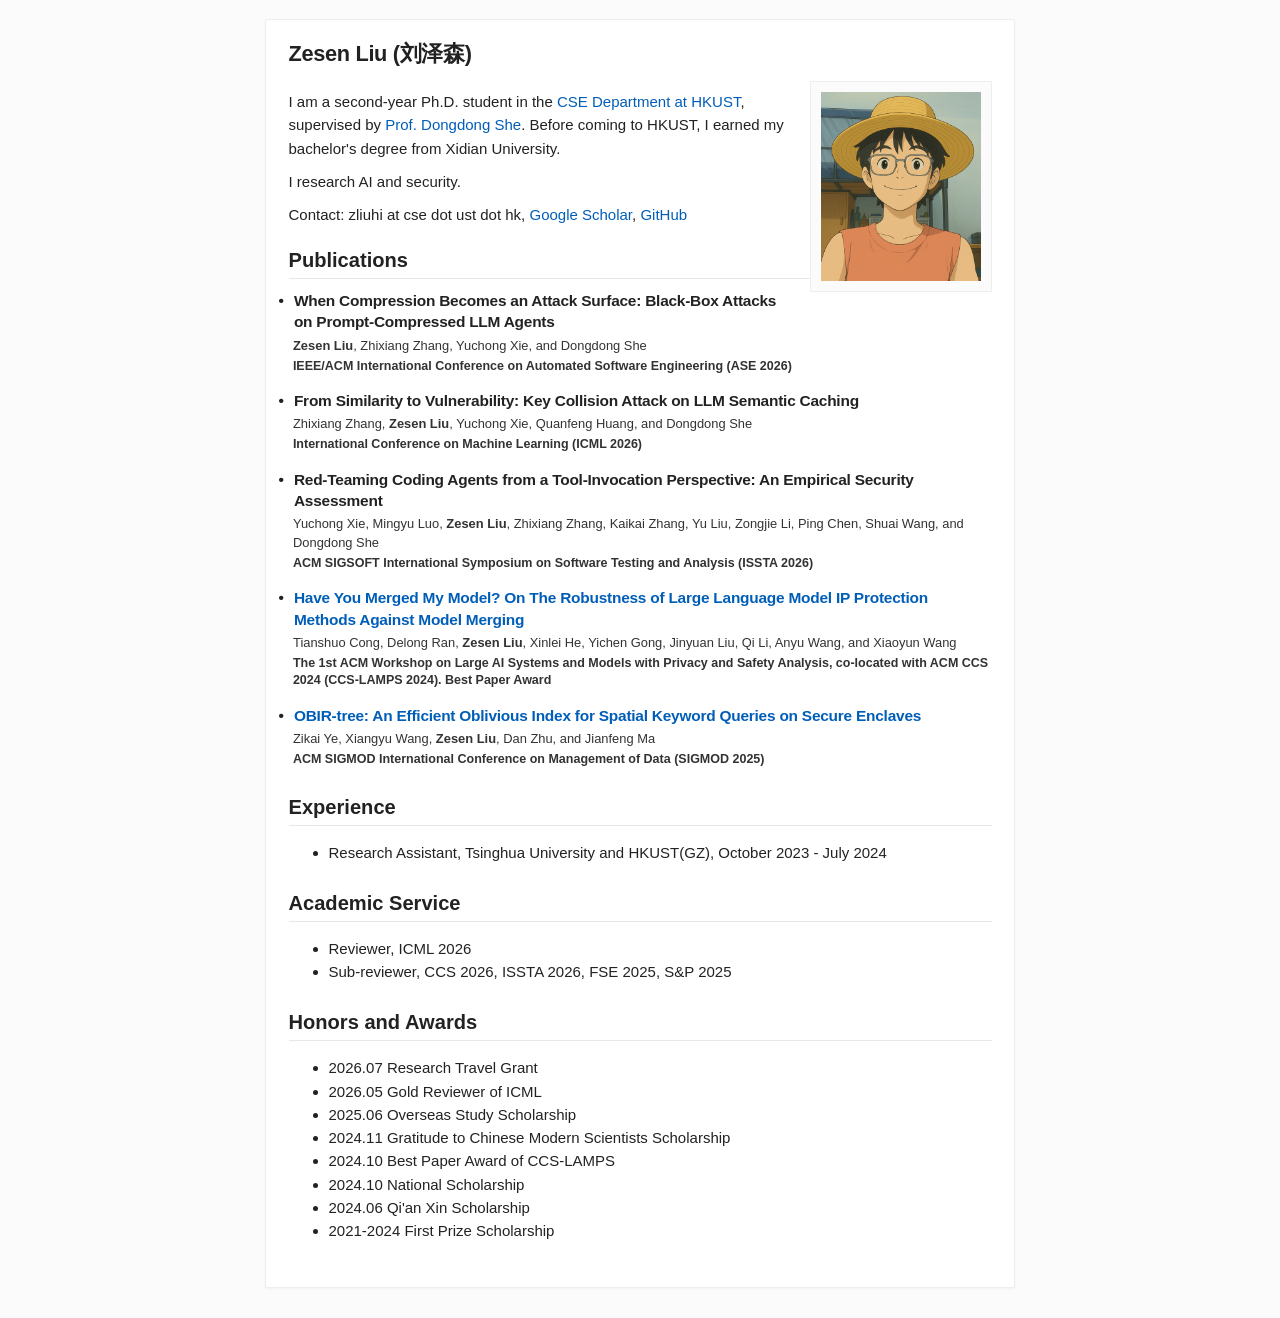
==== index.html @ 3b70d82f "Simplify bio and retain published papers" ====
<!DOCTYPE html>
<html class="gl-page-background" lang="en">
<head>
<meta charset="utf-8" />
<meta http-equiv="X-UA-Compatible" content="IE=Edge" />
<meta name="viewport" content="width=device-width, initial-scale=1" />
<meta name="robots" content="index, follow" />
<meta http-equiv="Content-Language" content="en" />
<link rel="canonical" href="https://zsliu2003.github.io/" />
<title>Zesen Liu</title>
<link href="assets/styles/gl-common.css" type="text/css" rel="stylesheet" />
<link href="assets/styles/gl-common-day.css" type="text/css" rel="stylesheet" />
<link href="assets/styles/gl-accessible.css" type="text/css" rel="stylesheet" />
<link href="assets/styles/gl-bibtex.css" type="text/css" rel="stylesheet" />
<link href="assets/styles/gl-academic.css?v=8" type="text/css" rel="stylesheet" />
<link href="assets/external/katex.0.11.1/katex.css" type="text/css" rel="stylesheet" />
<meta name="SKYPE_TOOLBAR" content="SKYPE_TOOLBAR_PARSER_COMPATIBLE" />
<meta name="IE_RM_OFF" content="true" />
<meta name="title" content="Zesen Liu" />
<meta name="author" content="Zesen Liu" />
<meta name="description" content="Zesen Liu is a second-year Ph.D. student at HKUST researching AI and security." />
<meta name="created" content="2020-04-21" />
<meta name="format-detection" content="telephone=no" />
<link rel="shortcut icon" href="favicon.ico" type="image/x-icon" />
<link rel="icon" href="favicon.ico" type="image/x-icon" />
<meta name="application-name" content="Zesen Liu" />
<meta name="msapplication-description" content="Zesen Liu is a second-year Ph.D. student at HKUST researching AI and security." />
<meta name="msapplication-TileColor" content="#f2f2f2" />
<meta name="msapplication-square70x70logo" content="https://zsliu2003.github.io/assets/images/tiles/small.jpg" />
<meta name="msapplication-square150x150logo" content="https://zsliu2003.github.io/assets/images/tiles/medium.jpg" />
<meta name="msapplication-wide310x150logo" content="https://zsliu2003.github.io/assets/images/tiles/wide.jpg" />
<meta name="msapplication-square310x310logo" content="https://zsliu2003.github.io/assets/images/tiles/large.jpg" />
<link href="photo2.jpg" rel="photo2" />
<meta property="og:site_name" content="Zesen Liu" />
<meta property="og:type" content="article" />
<meta property="og:title" content="Zesen Liu" />
<meta property="og:locale" content="en" />
<meta property="og:url" content="https://zsliu2003.github.io/" />
<meta property="og:description" content="Zesen Liu is a second-year Ph.D. student at HKUST researching AI and security." />
<meta property="article:published_time" content="2020-04-21" />
<meta property="article:modified_time" content="2026-07-13" />
<meta name="twitter:card" content="summary" />
<meta name="twitter:title" content="Zesen Liu" />
<meta name="twitter:description" content="Zesen Liu is a second-year Ph.D. student at HKUST researching AI and security." />
<meta property="twitter:image" content="https://zsliu2003.github.io/assets/images/hero-image.jpg" />
<script type="text/javascript" src="assets/scripts/common.js"></script>
</head>
<body>
<div class="gl-body-wrapper gl-entry">
<div class="gl-main" role="main">
<div id="post-metadata">
<h1>Zesen Liu (刘泽森)</h1>
</div>
<article id="post-content" class="gl-suppress-deco">
<p><img src="assets/images/photo1.png" alt="Portrait of Zesen Liu" /></p>
<p>I am a second-year Ph.D. student in the <a href="https://cse.hkust.edu.hk/">CSE Department at HKUST</a>, supervised by <a href="https://cse.hkust.edu.hk/~dongdong/">Prof. Dongdong She</a>. Before coming to HKUST, I earned my bachelor&#39;s degree from Xidian University.</p>
<p>I research AI and security.</p>
<p>Contact: zliuhi at cse dot ust dot hk, <a href="https://scholar.google.com/citations?user=8fY3920AAAAJ&amp;hl=zh-CN">Google Scholar</a>, <a href="https://github.com/zsLiu2003">GitHub</a></p>
<h2>Publications</h2>
<!-- ### Agentic AI and LLM Systems -->
<div class="gl-bibtex-bst-bio">
<div class="gl-bibtex-entry" id="bibitem_">
<div class="gl-bibtex-entry-title"><span class="gl-bibtex-entry-bullet" aria-label="bullet symbol" role="img"><span aria-hidden="true">&#8226;</span> </span>When Compression Becomes an Attack Surface: Black-Box Attacks on Prompt-Compressed LLM Agents</div>
<div class="gl-bibtex-entry-authors"><span class="gl-bibtex-tex-textbf">Zesen Liu</span>, Zhixiang Zhang, Yuchong Xie, and Dongdong She</div>
<div class="gl-bibtex-entry-info"><span class="gl-bibtex-entry-venue"><span class="gl-bibtex-tex-textbf">IEEE/ACM International Conference on Automated Software Engineering (ASE 2026)</span></span></div>
</div>
<div class="gl-bibtex-entry gl-bibtex-notfirstentry" id="bibitem_">
<div class="gl-bibtex-entry-title"><span class="gl-bibtex-entry-bullet" aria-label="bullet symbol" role="img"><span aria-hidden="true">&#8226;</span> </span>From Similarity to Vulnerability: Key Collision Attack on LLM Semantic Caching</div>
<div class="gl-bibtex-entry-authors">Zhixiang Zhang, <span class="gl-bibtex-tex-textbf">Zesen Liu</span>, Yuchong Xie, Quanfeng Huang, and Dongdong She</div>
<div class="gl-bibtex-entry-info"><span class="gl-bibtex-entry-venue"><span class="gl-bibtex-tex-textbf">International Conference on Machine Learning (ICML 2026)</span></span></div>
</div>
<div class="gl-bibtex-entry gl-bibtex-notfirstentry" id="bibitem_">
<div class="gl-bibtex-entry-title"><span class="gl-bibtex-entry-bullet" aria-label="bullet symbol" role="img"><span aria-hidden="true">&#8226;</span> </span>Red-Teaming Coding Agents from a Tool-Invocation Perspective: An Empirical Security Assessment</div>
<div class="gl-bibtex-entry-authors">Yuchong Xie, Mingyu Luo, <span class="gl-bibtex-tex-textbf">Zesen Liu</span>, Zhixiang Zhang, Kaikai Zhang, Yu Liu, Zongjie Li, Ping Chen, Shuai Wang, and Dongdong She</div>
<div class="gl-bibtex-entry-info"><span class="gl-bibtex-entry-venue"><span class="gl-bibtex-tex-textbf">ACM SIGSOFT International Symposium on Software Testing and Analysis (ISSTA 2026)</span></span></div>
</div>
<div class="gl-bibtex-entry gl-bibtex-notfirstentry" id="bibitem_">
<div class="gl-bibtex-entry-title"><span class="gl-bibtex-entry-bullet" aria-label="bullet symbol" role="img"><span aria-hidden="true">&#8226;</span> </span><a href="https://dl.acm.org/doi/abs/10.1145/3689217.3690614" rel="nofollow">Have You Merged My Model? On The Robustness of Large Language Model IP Protection Methods Against Model Merging</a></div>
<div class="gl-bibtex-entry-authors">Tianshuo Cong, Delong Ran, <span class="gl-bibtex-tex-textbf">Zesen Liu</span>, Xinlei He, Yichen Gong, Jinyuan Liu, Qi Li, Anyu Wang, and Xiaoyun Wang</div>
<div class="gl-bibtex-entry-info"><span class="gl-bibtex-entry-venue"><span class="gl-bibtex-tex-textbf">The 1st ACM Workshop on Large AI Systems and Models with Privacy and Safety Analysis, co-located with ACM CCS 2024 (CCS-LAMPS 2024). Best Paper Award</span></span></div>
</div>
<div class="gl-bibtex-entry gl-bibtex-notfirstentry" id="bibitem_">
<div class="gl-bibtex-entry-title"><span class="gl-bibtex-entry-bullet" aria-label="bullet symbol" role="img"><span aria-hidden="true">&#8226;</span> </span><a href="https://dl.acm.org/doi/abs/10.1145/3709708" rel="nofollow">OBIR-tree: An Efficient Oblivious Index for Spatial Keyword Queries on Secure Enclaves</a></div>
<div class="gl-bibtex-entry-authors">Zikai Ye, Xiangyu Wang, <span class="gl-bibtex-tex-textbf">Zesen Liu</span>, Dan Zhu, and Jianfeng Ma</div>
<div class="gl-bibtex-entry-info"><span class="gl-bibtex-entry-venue"><span class="gl-bibtex-tex-textbf">ACM SIGMOD International Conference on Management of Data (SIGMOD 2025)</span></span></div>
</div>
</div><h2>Experience</h2>
<ul>
<li>Research Assistant, Tsinghua University and HKUST(GZ), October 2023 - July 2024</li>
</ul>
<h2>Academic Service</h2>
<ul>
<li>Reviewer, ICML 2026</li>
<li>Sub-reviewer, CCS 2026, ISSTA 2026, FSE 2025, S&amp;P 2025</li>
</ul>
<h2>Honors and Awards</h2>
<ul>
<li>2026.07 Research Travel Grant</li>
<li>2026.05 Gold Reviewer of ICML</li>
<li>2025.06 Overseas Study Scholarship</li>
<li>2024.11 Gratitude to Chinese Modern Scientists Scholarship</li>
<li>2024.10 Best Paper Award of CCS-LAMPS</li>
<li>2024.10 National Scholarship</li>
<li>2024.06 Qi&#39;an Xin Scholarship</li>
<li>2021-2024 First Prize Scholarship</li>
</ul>

</article>
</div>
</div>
<script type="text/javascript">window.GLFinishLoading();</script>
</body>
</html>
---- assets/styles/gl-common.css ----
/* Display CNY symbol and quotation marks with Micorosft YaHei. */
@font-face
{
    font-family: 'ChSimpPunctSans-YaHei';
    src: local('MicrosoftYaHeiBold'), local('Microsoft YaHei Bold'), local('Microsoft YaHei');
    font-weight: 700;
    unicode-range: U+A5, U+201C, U+201D, U+2018, U+2019;
}
@font-face
{
    font-family: 'ChSimpPunctSans-YaHei';
    src: local('MicrosoftYaHeiRegular'), local('Microsoft YaHei Regular'), local('Microsoft YaHei');
    font-weight: 400;
    unicode-range: U+A5, U+201C, U+201D, U+2018, U+2019;
}
@font-face
{
    font-family: 'ChSimpPunctSans-YaHei';
    src: local('MicrosoftYaHeiLight'), local('Microsoft YaHei Light'), local('Microsoft YaHei');
    font-weight: 300;
    unicode-range: U+A5, U+201C, U+201D, U+2018, U+2019;
}

/* Display CNY symbol, quotation marks and dashes with PingFang SC. */
@font-face
{
    font-family: 'ChSimpPunctSans-PingFangSC';
    src: local('PingFangSC-Semibold'), local('PingFang-SC-Semibold'), local('PingFang SC Semibold');
    font-weight: 600;
    unicode-range: U+A5, U+201C, U+201D, U+2018, U+2019, U+2013, U+2014;
}
@font-face
{
    font-family: 'ChSimpPunctSans-PingFangSC';
    src: local('PingFangSC-Medium'), local('PingFang-SC-Medium'), local('PingFang SC Medium'), local('PingFang SC');
    font-weight: 500;
    unicode-range: U+A5, U+201C, U+201D, U+2018, U+2019, U+2013, U+2014;
}
@font-face
{
    font-family: 'ChSimpPunctSans-PingFangSC';
    src: local('PingFangSC-Regular'), local('PingFang-SC-Regular'), local('PingFang SC Regular'), local('PingFang SC');
    font-weight: 400;
    unicode-range: U+A5, U+201C, U+201D, U+2018, U+2019, U+2013, U+2014;
}
@font-face
{
    font-family: 'ChSimpPunctSans-PingFangSC';
    src: local('PingFangSC-Light'), local('PingFang-SC-Light'), local('PingFang SC Light'), local('PingFang SC');
    font-weight: 300;
    unicode-range: U+A5, U+201C, U+201D, U+2018, U+2019, U+2013, U+2014;
}
@font-face
{
    font-family: 'ChSimpPunctSans-PingFangSC';
    src: local('PingFangSC-Ultralight'), local('PingFang-SC-Ultralight'), local('PingFang SC Ultralight'), local('PingFang SC');
    font-weight: 200;
    unicode-range: U+A5, U+201C, U+201D, U+2018, U+2019, U+2013, U+2014;
}
@font-face
{
    font-family: 'ChSimpPunctSans-PingFangSC';
    src: local('PingFangSC-Thin'), local('PingFang-SC-Thin'), local('PingFang SC Thin'), local('PingFang SC');
    font-weight: 100;
    unicode-range: U+A5, U+201C, U+201D, U+2018, U+2019, U+2013, U+2014;
}

/* Display ellipsis with SimSun. */
@font-face
{
    font-family: 'ChSimpPunctSans-SimSun';
    src: local('NSimSun'), local('SimSun');
    font-weight: 400;
    unicode-range: U+2026;
}

/* Display ellipsis with Songti SC. */
@font-face
{
    font-family: 'ChSimpPunctSans-SongtiSC';
    src: local('STSongti-SC-Black'), local('STSongti SC Black'), local('Songti SC');
    font-weight: 900;
    unicode-range: U+2026;
}
@font-face
{
    font-family: 'ChSimpPunctSans-SongtiSC';
    src: local('STSongti-SC-Bold'), local('STSongti SC Bold'), local('Songti SC');
    font-weight: 700;
    unicode-range: U+2026;
}
@font-face
{
    font-family: 'ChSimpPunctSans-SongtiSC';
    src: local('STSongti-SC-Regular'), local('STSongti SC Regular'), local('Songti SC');
    font-weight: 400;
    unicode-range: U+2026;
}
@font-face
{
    font-family: 'ChSimpPunctSans-SongtiSC';
    src: local('STSongti-SC-Light'), local('STSongti SC Light'), local('Songti SC');
    font-weight: 300;
    unicode-range: U+2026;
}

*
{
    font-family: inherit;
    -moz-box-sizing: inherit;
    -webkit-box-sizing: inherit;
    box-sizing: inherit;
    -ms-high-contrast-adjust: inherit;
}

html
{
    -ms-high-contrast-adjust: auto;
    -moz-box-sizing: border-box;
    -webkit-box-sizing: border-box;
    box-sizing: border-box;
}

html, body
{
    font-size: /* @@ BaseFontSizeNarrow */ 16px /* BaseFontSizeNarrow @@ */;
    line-height: 1.6;
    padding: 0;
    margin: 0;
}

/* [lang]:lang(zh) / [lang]:not(:lang(zh))
** allows us to alter the font fallback stack
** only when the language switches.
*/
html,
[lang]:not(:lang(zh)):not(pre):not(code):not(samp):not(kbd):not(var)
{
    font-family:
        /* @@ LatinSansFont */
            'Segoe UI', 'Helvetica Neue', 'HelveticaNeue', 'Helvetica', 'Arial'
        /* LatinSansFont @@ */,
        /* @@ ChSimpSansFontLow */
            'Microsoft YaHei', 'PingFang SC', 'PingFangSC'
        /* ChSimpSansFontLow @@ */,
        /* @@ EmojiFont */
            'Segoe UI Emoji', 'Segoe UI Symbol', 'Apple Color Emoji', 'AppleColorEmoji'
        /* EmojiFont @@ */,
        sans-serif;
}

html:lang(zh),
[lang]:lang(zh):not(pre):not(code):not(samp):not(kbd):not(var)
{
    font-family:
        /* @@ ChSimpPunctSansFont */
            'ChSimpPunctSans-YaHei', 'ChSimpPunctSans-PingFangSC', 'ChSimpPunctSans-SongtiSC', 'ChSimpPunctSans-SimSun'
        /* ChSimpPunctSansFont @@ */,
        /* @@ LatinSansFont */
            'Segoe UI', 'Helvetica Neue', 'HelveticaNeue', 'Helvetica', 'Arial'
        /* LatinSansFont @@ */,
        /* @@ ChSimpSansFontLow */
            'Microsoft YaHei', 'PingFang SC', 'PingFangSC'
        /* ChSimpSansFontLow @@ */,
        /* @@ EmojiFont */
            'Segoe UI Emoji', 'Segoe UI Symbol', 'Apple Color Emoji', 'AppleColorEmoji'
        /* EmojiFont @@ */,
        sans-serif;
}

.gl-phantom { visibility: hidden; }

.gl-body-wrapper
{
    margin: auto;
    padding: 15px /* @@ PageLeftRightMarginNarrow */ 16px /* PageLeftRightMarginNarrow @@ */;
    max-width: 1024px;
}

#post-metadata > h1 { margin-bottom: 0.4em; }

.dateline, .byline-name { display: inline-block; }

.gl-entry blockquote
{
    border-left-style: solid;
    border-left-width: 0.2em;
    padding: 0 1em;
    margin: 1em 0;
}

.gl-entry table,
.gl-entry p
{
    margin-top: 1em;
    margin-bottom: 1em;
}

.gl-entry mark
{
    -ms-high-contrast-adjust: none !important;
}

.gl-entry cite:lang(zh) { font-style: normal; }

.gl-entry pre
{
    border-radius: 2px;
    padding: 1em;
    line-height: 1.2;
    -ms-word-break: break-all;
    word-break: break-all;
    -ms-word-wrap: break-word;
    word-wrap: break-word;
    white-space: -pre-wrap;
    white-space: -o-pre-wrap;
    white-space: -moz-pre-wrap;
    white-space: pre-wrap;
}
.gl-entry pre,
.gl-entry code,
.gl-entry samp,
.gl-entry kbd
{
    -ms-word-break: break-all;
    word-break: break-all;
    -ms-word-wrap: break-word;
    word-wrap: break-word;
    white-space: -pre-wrap;
    white-space: -o-pre-wrap;
    white-space: -moz-pre-wrap;
    white-space: pre-wrap;
    font-family:
        /* @@ LatinMonoFont */
            'Consolas', 'Menlo', 'Courier New', 'Courier'
        /* LatinMonoFont @@ */,
        /* @@ ChSimpMonoFontLow */
            'Microsoft YaHei', 'PingFang SC', 'PingFangSC'
        /* ChSimpMonoFontLow @@ */,
        /* @@ EmojiFont */
            'Segoe UI Emoji', 'Segoe UI Symbol', 'Apple Color Emoji', 'AppleColorEmoji'
        /* EmojiFont @@ */,
        monospace;
}
.gl-entry var
{
    -ms-word-break: break-all;
    word-break: break-all;
    font-family:
        /* @@ LatinSerifFont */
            'Georgia', 'Times New Roman'
        /* LatinSerifFont @@ */,
        /* @@ ChSimpSerifFont */
            'STZhongsong', 'STSongTi', 'STFangSong', 'SimSun'
        /* ChSimpSerifFont @@ */,
        /* @@ EmojiFont */
            'Segoe UI Emoji', 'Segoe UI Symbol', 'Apple Color Emoji', 'AppleColorEmoji'
        /* EmojiFont @@ */,
        serif;
    font-style: italic;
}
.gl-entry pre,
.gl-entry code,
.gl-entry samp,
.gl-entry kbd,
.gl-entry var
{
    -ms-word-break: break-all;
    word-break: break-all;
    -ms-word-wrap: break-word;
    word-wrap: break-word;
    white-space: -pre-wrap;
    white-space: -o-pre-wrap;
    white-space: -moz-pre-wrap;
    white-space: pre-wrap;
}
.gl-entry :not(pre) > code,
.gl-entry :not(pre) > samp,
.gl-entry kbd
{
    border-radius: 2px;
    padding: 0.1em 0.2em;
}
.gl-entry kbd
{
    border: 1px solid transparent;
    border-bottom-width: 2px;
    border-bottom-style: solid;
}

.gl-entry h1
{
    border-bottom-style: solid;
    border-bottom-width: 1px;
    font-size: 2em;
}
.gl-entry h2
{
    border-bottom-style: solid;
    border-bottom-width: 1px;
    font-size: 1.6em;
}
.gl-entry h1, .gl-entry h2 { padding-bottom: 0.1em; }
.gl-entry h3 { font-size: 1.4em; }
.gl-entry h4 { font-size: 1.3em; }
.gl-entry h5 { font-size: 1.2em; }
.gl-entry h6 { font-size: 1.1em; }
.gl-entry h1, .gl-entry h2, .gl-entry h3,
.gl-entry h4, .gl-entry h5, .gl-entry h6
{
    font-weight: 600;
    margin: 0.5em 0;
    padding-bottom: 0.2em;
    line-height: 1.4;
}
.gl-entry h1 { margin-top: 0; }

.gl-entry h1, .gl-entry h2, .gl-entry h3,
.gl-entry h4, .gl-entry h5, .gl-entry h6,
.gl-entry table > thead
{
    /* @@ AvoidBreakAfter */
-webkit-column-break-after: avoid;
-webkit-break-after: avoid;
page-break-after: avoid;    
break-after: avoid;
    /* AvoidBreakAfter @@ */
}

.gl-entry ol > li:first-child + li,
.gl-entry ul > li:first-child + li,
.gl-entry table > tbody > tr:first-child + tr
{
    /* @@ AvoidBreakBefore */
-webkit-page-break-before: avoid;
-webkit-column-break-before: avoid;
-webkit-region-break-before: avoid;
page-break-before: avoid;
break-before: avoid;
    /* AvoidBreakBefore @@ */
}

.gl-entry table
{
    border-collapse: collapse;
}

.gl-entry table > thead > tr > th, .gl-entry table > tbody > tr > td
{
    border-width: 1px;
    border-style: solid;
    padding: 0.2em 1em;
}

.gl-entry abbr[title]
{
    cursor: help;
    text-decoration: none;
}

.gl-entry abbr.obscure-abbr[title]
{
    border-bottom: 1px dotted;
}

.gl-entry em:lang(zh)
{
    font-style: normal;
    border-bottom: 3px double;
}

.gl-entry .gl-small-caps
{
    font-variant: small-caps;
}

.gl-entry u
{
    text-decoration: none;
}

.gl-entry u[gl-unusual="ungrammatical"],
.gl-entry u[gl-unusual="misspelled"]
{
    border-bottom-width: 1px;
    border-bottom-style: dashed;
}

.gl-entry u[gl-unusual="ungrammatical"]::before
{
    content: '* ';
}

.gl-entry u[gl-unusual="proper-noun"]:lang(zh)
{
    border-bottom: 1px solid;
}

/* A dead person's name is in a box in Chinese. */
.gl-entry u[gl-unusual="dead"]:lang(zh)
{
    border: 1px solid;
    padding: 0 0.2em 0.1em 0.2em;
}

.gl-entry a { text-decoration: none; }
.gl-entry a[href]:hover { text-decoration: underline; }

.gl-entry a[target="_blank"]::after
{
    content: ' ↗';
    font-family: /* @@ ArrowFont */ 'Calibri', 'Segoe UI Symbol', 'Segoe UI Emoji', '.LucidaGrandeUI-Bold', 'Lucida Grande', 'Menlo', 'Apple Color Emoji', 'AppleColorEmoji' /* ArrowFont @@ */;
}

.gl-entry figcaption > a::before,
.gl-entry figcaption > a::after,
.gl-entry a.gl-suppress-deco::before,
.gl-entry a.gl-suppress-deco::after,
.gl-entry .gl-suppress-deco a::before,
.gl-entry .gl-suppress-deco a::after,
footer a::before,
footer a::after
{
    content: '' !important;
}

footer
{
    clear: both;
    text-align: center;
}
footer.gl-footer-far
{
    margin-top: 2em;
    margin-bottom: 2em;
}
footer.gl-footer-near
{
    margin-top: 0;
    margin-bottom: 2em;
}
footer > *:not(.gl-preserved-dummy-class)
{
    margin: 0.5em 0.5em 0 0.5em;
}

.gl-image-box
{
    margin: 0;
    padding: 1em;
    text-align: center;
    /* @@ AvoidBreakInside */
-webkit-column-break-inside: avoid;
-webkit-break-inside: avoid;
page-break-inside: avoid;
break-inside: avoid;
    /* AvoidBreakInside @@ */
}

.gl-image-box *
{
    /* @@ AvoidBreakBefore */
-webkit-page-break-before: avoid;
-webkit-column-break-before: avoid;
-webkit-region-break-before: avoid;
page-break-before: avoid;
break-before: avoid;
    /* AvoidBreakBefore @@ */
    /* @@ AvoidBreakInside */
-webkit-column-break-inside: avoid;
-webkit-break-inside: avoid;
page-break-inside: avoid;
break-inside: avoid;
    /* AvoidBreakInside @@ */
    /* @@ AvoidBreakAfter */
-webkit-column-break-after: avoid;
-webkit-break-after: avoid;
page-break-after: avoid;    
break-after: avoid;
    /* AvoidBreakAfter @@ */
}

.katex-display
{
    /* @@ AvoidBreakInside */
-webkit-column-break-inside: avoid;
-webkit-break-inside: avoid;
page-break-inside: avoid;
break-inside: avoid;
    /* AvoidBreakInside @@ */
}

.katex-display *
{
    /* @@ AvoidBreakBefore */
-webkit-page-break-before: avoid;
-webkit-column-break-before: avoid;
-webkit-region-break-before: avoid;
page-break-before: avoid;
break-before: avoid;
    /* AvoidBreakBefore @@ */
    /* @@ AvoidBreakInside */
-webkit-column-break-inside: avoid;
-webkit-break-inside: avoid;
page-break-inside: avoid;
break-inside: avoid;
    /* AvoidBreakInside @@ */
    /* @@ AvoidBreakAfter */
-webkit-column-break-after: avoid;
-webkit-break-after: avoid;
page-break-after: avoid;    
break-after: avoid;
    /* AvoidBreakAfter @@ */
}

.gl-float-always-left { float: left; }
.gl-float-always-right { float: right; }

@-webkit-keyframes targeted
{
    17% { opacity: 0; }
    33% { opacity: 1; }
    50% { opacity: 0; }
    67% { opacity: 1; }
    83% { opacity: 0; }
}
@-moz-keyframes targeted
{
    17% { opacity: 0; }
    33% { opacity: 1; }
    50% { opacity: 0; }
    67% { opacity: 1; }
    83% { opacity: 0; }
}
@-o-keyframes targeted
{
    17% { opacity: 0; }
    33% { opacity: 1; }
    50% { opacity: 0; }
    67% { opacity: 1; }
    83% { opacity: 0; }
}
@keyframes targeted
{
    17% { opacity: 0; }
    33% { opacity: 1; }
    50% { opacity: 0; }
    67% { opacity: 1; }
    83% { opacity: 0; }
}

body.gl-targeted-animation *:target
{
    -webkit-animation: targeted 1200ms 120ms;
    -moz-animation: targeted 1200ms 120ms;
    -o-animation: targeted 1200ms 120ms;
    animation: targeted 1200ms 120ms;
}

.gl-reset-animations
{
    -webkit-animation: none !important;
    -moz-animation: none !important;
    -o-animation: none !important;
    animation: none !important;
}

@media (min-resolution: 140dpi)
{
    html,
    [lang]:not(:lang(zh)):not(pre):not(code):not(samp):not(kbd):not(var)
    {
        font-family:
            /* @@ LatinSansFont */
                'Segoe UI', 'Helvetica Neue', 'HelveticaNeue', 'Helvetica', 'Arial'
            /* LatinSansFont @@ */,
            /* @@ ChSimpSansFontHigh */
                'DengXian', 'Microsoft YaHei', 'PingFang SC', 'PingFangSC'
            /* ChSimpSansFontHigh @@ */,
            /* @@ EmojiFont */
                'Segoe UI Emoji', 'Segoe UI Symbol', 'Apple Color Emoji', 'AppleColorEmoji'
            /* EmojiFont @@ */,
            sans-serif;
    }
    html:lang(zh),
    [lang]:lang(zh):not(pre):not(code):not(samp):not(kbd):not(var)
    {
        font-family:
            /* @@ ChSimpPunctSansFont */
                'ChSimpPunctSans-YaHei', 'ChSimpPunctSans-PingFangSC', 'ChSimpPunctSans-SongtiSC', 'ChSimpPunctSans-SimSun'
            /* ChSimpPunctSansFont @@ */,
            /* @@ LatinSansFont */
                'Segoe UI', 'Helvetica Neue', 'HelveticaNeue', 'Helvetica', 'Arial'
            /* LatinSansFont @@ */,
            /* @@ ChSimpSansFontHigh */
                'DengXian', 'Microsoft YaHei', 'PingFang SC', 'PingFangSC'
            /* ChSimpSansFontHigh @@ */,
            /* @@ EmojiFont */
                'Segoe UI Emoji', 'Segoe UI Symbol', 'Apple Color Emoji', 'AppleColorEmoji'
            /* EmojiFont @@ */,
            sans-serif;
    }
    .gl-entry code,
    .gl-entry samp,
    .gl-entry kbd
    {
        font-family:
            /* @@ LatinMonoFont */
                'Consolas', 'Menlo', 'Courier New', 'Courier'
            /* LatinMonoFont @@ */,
            /* @@ ChSimpMonoFontHigh */
                'DengXian', 'Microsoft YaHei', 'PingFang SC', 'PingFangSC'
            /* ChSimpMonoFontHigh @@ */,
            /* @@ EmojiFont */
                'Segoe UI Emoji', 'Segoe UI Symbol', 'Apple Color Emoji', 'AppleColorEmoji'
            /* EmojiFont @@ */,
            monospace;
    }
}

@media not all and (min-width: 500px)
{
    .gl-wide-only
    {
        display: none !important;
    }
}

@media all and (min-width: 500px)
{
    html, body
    {
        font-size: /* @@ BaseFontSizeWide */ 16px /* BaseFontSizeWide @@ */;
    }
    .gl-body-wrapper
    {
        padding: 20px /* @@ PageLeftRightMarginWide */ 2.5vw /* PageLeftRightMarginWide @@ */;
    }
    .gl-narrow-only
    {
        display: none !important;
    }
    .gl-float-left
    {
        float: left;
    }
    .gl-float-right
    {
        float: right;
    }
}

.gl-horizontal-only
{
    display: none !important;
}

@media not print
{
    .gl-print-only
    {
        display: none !important;
    }
}

@media print
{
    html
    {
        -ms-high-contrast-adjust: none !important;
    }
    body
    {
        -ms-zoom: 90%;
        zoom: 90%;
    }
    .gl-print-forbidden
    {
        display: none !important;
    }
    .gl-body-wrapper
    {
        margin: 0 !important;
        padding: 0 !important;
    }
    .gl-entry abbr.obscure-abbr[title]
    {
        border-bottom: none;
    }
    .gl-entry abbr.obscure-abbr[title]::after
    {
        content: " (" attr(title) ")";
    }
    .gl-entry abbr.obscure-abbr[title]:lang(zh)::after
    {
        content: "（" attr(title) "）";
    }
    footer
    {
        margin-bottom: 0 !important;
    }
    .gl-entry a[href]::after
    {
        content: ' 🔗';
        font-family: /* @@ SymbolFont */ 'Segoe UI Symbol', 'Segoe UI Emoji', 'Helvetica Neue', 'HelveticaNeue', 'Helvetica', 'Apple Color Emoji', 'AppleColorEmoji' /* SymbolFont @@ */;
    }
    .gl-entry a[target="_blank"]::after
    {
        content: ' ↗';
        font-family: /* @@ ArrowFont */ 'Calibri', 'Segoe UI Symbol', 'Segoe UI Emoji', '.LucidaGrandeUI-Bold', 'Lucida Grande', 'Menlo', 'Apple Color Emoji', 'AppleColorEmoji' /* ArrowFont @@ */;
    }
    .gl-entry a[href^="javascript:"]::after
    {
        content: ' 📜';
        font-family: /* @@ SymbolFont */ 'Segoe UI Symbol', 'Segoe UI Emoji', 'Helvetica Neue', 'HelveticaNeue', 'Helvetica', 'Apple Color Emoji', 'AppleColorEmoji' /* SymbolFont @@ */;
    }
}

.gl-horizontal-forbidden
{
    display: none !important;
}

/* Manifest errors. */
.gl-blog-warning
{
    background: white !important;
    padding-left: 0.2em !important;
    padding-right: 0.2em !important;
    border: solid 1px red !important;
    color: red !important;
    font-weight: bold !important;
    font-family: Georgia, 'Times New Roman', Times, serif !important;
    -ms-high-contrast-adjust: none !important;
}
.gl-blog-warning > code
{
    -ms-high-contrast-adjust: auto !important;
    font-family: 'Consolas', 'Menlo', 'Courier New', 'Courier', monospace !important;
}
---- assets/styles/gl-common-day.css ----
/* Edge (Chromium) sets the background of <body> under High
** Contrast mode even if -ms-high-contrast-adjust: none;
** is effective on <body>. This makes sure if I manually
** disable -ms-high-contrast-adjust on <html> tag, I get
** normal palette with High Contrast layout.
*/
body, .gl-page-background { background: #FAFAFA; }

.gl-entry { color: #111; }
.gl-entry-metadata-box { color: #5a5a5a; }

.gl-entry mark
{
    background: yellow;
    color: black;
}

.gl-entry u[gl-unusual="ungrammatical"]
{
    border-bottom-color: #24d;
}
.gl-entry u[gl-unusual="misspelled"]
{
    border-bottom-color: #d24;
}

.gl-entry pre
{
    background: #EEE;
    color: black;
}
.gl-entry :not(pre) > code
{
    background: #f9f2f4;
    color: #c7254e;
}
.gl-entry :not(pre) > samp
{
    background: #ebfaeb;
    color: #0b8e0b;
}
.gl-entry kbd
{
    color: black;
    background: #dedede;
    border-color: #dedede;
    border-bottom-color: #999;
}
.gl-entry blockquote
{
    border-color: #777;
    color: #444;
}

.gl-entry h1, .gl-entry h2 { border-color: #CCC; }

.gl-entry table > thead > tr > th, .gl-entry table > tbody > tr > td
{ border-color: #CCC; }

.gl-entry table:not(.gl-suppress-banding) > tbody > tr:nth-child(2n+5),
.gl-entry table:not(.gl-suppress-banding) > tbody > tr:first-child:not(:nth-last-child(-n+3)),
.gl-entry table:not(.gl-suppress-banding) > tbody > tr:nth-child(3):not(:last-child)
{ background-color: rgba(0, 0, 0, 0.02); }

/* Main color inferred by Windows from BLEU DE CHANEL picutres. */
.gl-entry a[href]:link { color: #0078d7; }
.gl-entry a[href]:visited { color: #0078d7; }
.gl-entry a[href]:hover { color: #0078d7; }
.gl-entry a[href]:active { color: #004275; }

.gl-entry footer
{
    color: #555;
}

.gl-entry .gl-light-theme-forbidden { display: none !important; }

@media print
{
    /* Some browsers don't print background graphics.
     * Make sure highlighted content is identifiable.
     * This style mimics that in High Contrast mode.
     */
    .gl-entry mark
    {
        border-width: 2px;
        border-style: solid;
        border-color: goldenrod;
        font-weight: bolder;
        padding: 0 0.2em 0.1em 0.2em;
    }
    body, .gl-page-background { background: white; }
    /* Explicitly specify the colours to avoid interference from High Contrast.
     * These values are always used when printing -- dark theme is not applied for printing.
     */
    .gl-entry-metadata-box a[href][href]:link { color: #5a5a5a; }
    .gl-entry-metadata-box a[href][href]:hover { color: #5a5a5a; }
    .gl-entry-metadata-box a[href][href]:visited { color: #5a5a5a; }
    .gl-entry-metadata-box a[href][href]:active { color: #5a5a5a; }
    .gl-entry blockquote figcaption a[href][href]:link { color: #444; }
    .gl-entry blockquote figcaption a[href][href]:hover { color: #444; }
    .gl-entry blockquote figcaption a[href][href]:visited { color: #444; }
    .gl-entry blockquote figcaption a[href][href]:active { color: #444; }
    .gl-entry figcaption a[href][href]:link { color: #222; }
    .gl-entry figcaption a[href][href]:hover { color: #222; }
    .gl-entry figcaption a[href][href]:visited { color: #222; }
    .gl-entry figcaption a[href][href]:active { color: #222; }
    footer a[href][href]:link { color: #222; }
    footer a[href][href]:hover { color: #222; }
    footer a[href][href]:visited { color: #222; }
    footer a[href][href]:active { color: #222; }
}
---- assets/styles/gl-accessible.css ----
.katex * { -ms-high-contrast-adjust: none !important; }
.katex annotation { display: none !important; }

@media screen and (-ms-high-contrast: active),
       screen and (-ms-high-contrast: black-on-white),
       screen and (-ms-high-contrast: white-on-black)
{
    /* Higher specificity. */
    html .gl-entry mark
    {
        border-width: 2px;
        border-style: dotted;
        border-color: Highlight;
        background: HighlightText;
        color: Highlight;
        font-weight: bolder;
        padding: 0 0.2em 0.1em 0.2em;
    }
    .gl-entry pre,
    .gl-entry :not(pre) > code,
    .gl-entry :not(pre) > samp
    {
        border-width: 1px;
        border-style: solid;
    }
    .gl-entry kbd
    {
        border-bottom-width: 4px;
    }
    .gl-entry blockquote
    {
        border-style: solid;
        border-width: 1px 1px 1px 4px;
    }
    .gl-entry a[href] { text-decoration: underline; }
}

/* if active, forbidden must be hidden.
 * if not active, fallback, active, wob, bow must be hidden.
 * if not wob, wob must be hidden.
 * if not bow, bow must be hidden.
 * if wob or bow, fallback must be hidden.
 */
@media screen and (-ms-high-contrast: active)
{
    .gl-accessible-high-contrast-forbidden { display: none !important; }
}
@media not all and (-ms-high-contrast: active)
{
    .gl-accessible-high-contrast-fallback,
    .gl-accessible-high-contrast-active
    { display: none !important; }

    .gl-entry blockquote > :first-child,
    .gl-entry blockquote > :not(p):first-child > :first-child,
    .gl-entry blockquote > :not(p):first-child > :not(p):first-child > :first-child,
    .gl-entry blockquote > :not(p):first-child > :not(p):first-child > :not(p):first-child > :first-child,
    .gl-entry blockquote > :not(p):first-child > :not(p):first-child > :not(p):first-child > :not(p):first-child > :first-child
    { margin-top: 0; }

    .gl-entry blockquote > :last-child,
    .gl-entry blockquote > :not(p):last-child > :last-child,
    .gl-entry blockquote > :not(p):last-child > :not(p):last-child > :last-child,
    .gl-entry blockquote > :not(p):last-child > :not(p):last-child > :not(p):last-child > :last-child,
    .gl-entry blockquote > :not(p):last-child > :not(p):last-child > :not(p):last-child > :not(p):last-child > :last-child
    { margin-bottom: 0; }
}
@media not all and (-ms-high-contrast: white-on-black)
{
    .gl-accessible-high-contrast-white-on-black { display: none !important; }
}
@media not all and (-ms-high-contrast: black-on-white)
{
    .gl-accessible-high-contrast-black-on-white { display: none !important; }
}
@media screen and (-ms-high-contrast: white-on-black),
       screen and (-ms-high-contrast: black-on-white)
{
    .gl-accessible-high-contrast-forbidden,
    .gl-accessible-high-contrast-fallback
    { display: none !important; }
}

/* high contrast is for screen only. */
@media not screen
{
    .gl-accessible-high-contrast-active,
    .gl-accessible-high-contrast-black-on-white,
    .gl-accessible-high-contrast-white-on-black,
    .gl-accessible-high-contrast-fallback
    {
        display: none !important;
    }

    .gl-entry blockquote > :first-child,
    .gl-entry blockquote > :not(p):first-child > :first-child,
    .gl-entry blockquote > :not(p):first-child > :not(p):first-child > :first-child,
    .gl-entry blockquote > :not(p):first-child > :not(p):first-child > :not(p):first-child > :first-child,
    .gl-entry blockquote > :not(p):first-child > :not(p):first-child > :not(p):first-child > :not(p):first-child > :first-child
    { margin-top: 0; }

    .gl-entry blockquote > :last-child,
    .gl-entry blockquote > :not(p):last-child > :last-child,
    .gl-entry blockquote > :not(p):last-child > :not(p):last-child > :last-child,
    .gl-entry blockquote > :not(p):last-child > :not(p):last-child > :not(p):last-child > :last-child,
    .gl-entry blockquote > :not(p):last-child > :not(p):last-child > :not(p):last-child > :not(p):last-child > :last-child
    { margin-bottom: 0; }
}

/* if the browser does not support -ms-high-contrast-adjust,
 * there is no high contrast functionality available.
 */
@supports not (-ms-high-contrast-adjust: none)
{
    .gl-accessible-high-contrast-black-on-white,
    .gl-accessible-high-contrast-white-on-black,
    .gl-accessible-high-contrast-fallback,
    .gl-accessible-high-contrast-active
    { display: none !important; }

    .gl-entry blockquote > :first-child,
    .gl-entry blockquote > :not(p):first-child > :first-child,
    .gl-entry blockquote > :not(p):first-child > :not(p):first-child > :first-child,
    .gl-entry blockquote > :not(p):first-child > :not(p):first-child > :not(p):first-child > :first-child,
    .gl-entry blockquote > :not(p):first-child > :not(p):first-child > :not(p):first-child > :not(p):first-child > :first-child
    { margin-top: 0; }

    .gl-entry blockquote > :last-child,
    .gl-entry blockquote > :not(p):last-child > :last-child,
    .gl-entry blockquote > :not(p):last-child > :not(p):last-child > :last-child,
    .gl-entry blockquote > :not(p):last-child > :not(p):last-child > :not(p):last-child > :last-child,
    .gl-entry blockquote > :not(p):last-child > :not(p):last-child > :not(p):last-child > :not(p):last-child > :last-child
    { margin-bottom: 0; }
}
---- assets/styles/gl-bibtex.css ----
.gl-bibtex-preamble
{
    margin-top: 1em;
    margin-bottom: 1em;
}

.gl-bibtex-bst-bio
{
    margin-top: 1em;
    margin-bottom: 1em;
}

.gl-bibtex-bst-bio > .gl-bibtex-entry
{
    margin-top: 0.5em;
    margin-bottom: 0.5em;
}

.gl-bibtex-bst-bio > .gl-bibtex-notfirstentry
{
    padding-top: 0.5em;
    border-top: 1px dashed #cfcfcf;
}

.gl-bibtex-entry-title
{
    font-weight: bold;
}

.gl-bibtex-entry-title,
.gl-bibtex-entry-authors,
.gl-bibtex-entry-info,
.gl-bibtex-entry-extra
{
    padding-left: 1em;
}

.gl-bibtex-entry-bullet
{
    width: 1em;
    margin-left: -1em;
    display: inline-block;
    text-align: left;
}

.gl-bibtex-entry-venue
{
    font-weight: bold;
}

@media print
{
    .gl-bibtex-entry-eprint::after,
    .gl-bibtex-entry-arxiv::after
    {
        content: " (" attr(data-value) ")";
    }
}

/* Default font: sffamily, mdseries, upshape.
 * Note that since these classes are explicit formatting classes
 * (not semantic classes), it's appropriate to use "!important".
 */

/* .gl-bibtex-tex-text { } */

/* Font family BEGIN */

.gl-bibtex-tex-textrm,
.gl-bibtex-tex-rmfamily,
.gl-bibtex-tex-rm
{
    font-family:
    /* @@ LatinSerifFont */
        'Georgia', 'Times New Roman'
    /* LatinSerifFont @@ */,
    /* @@ ChSimpSerifFont */
        'STZhongsong', 'STSongTi', 'STFangSong', 'SimSun'
    /* ChSimpSerifFont @@ */,
        serif !important;
}

.gl-bibtex-tex-textrm:lang(zh),
.gl-bibtex-tex-rmfamily:lang(zh),
.gl-bibtex-tex-rm:lang(zh)
{
    font-family:
    /* @@ ChSimpPunctSansFont */
        'ChSimpPunctSans-YaHei', 'ChSimpPunctSans-PingFangSC', 'ChSimpPunctSans-SongtiSC', 'ChSimpPunctSans-SimSun'
    /* ChSimpPunctSansFont @@ */,
    /* @@ LatinSerifFont */
        'Georgia', 'Times New Roman'
    /* LatinSerifFont @@ */,
    /* @@ ChSimpSerifFont */
        'STZhongsong', 'STSongTi', 'STFangSong', 'SimSun'
    /* ChSimpSerifFont @@ */,
        serif !important;
}

/* Obselete commands will reset to the default family. */
.gl-bibtex-tex-textsf,
.gl-bibtex-tex-sffamily,
.gl-bibtex-tex-sf,
.gl-bibtex-tex-md,
.gl-bibtex-tex-bf,
.gl-bibtex-tex-up,
.gl-bibtex-tex-sl,
.gl-bibtex-tex-it,
.gl-bibtex-tex-sc
{
    font-family:
    /* @@ LatinSansFont */
        'Segoe UI', 'Helvetica Neue', 'HelveticaNeue', 'Helvetica', 'Arial'
    /* LatinSansFont @@ */,
    /* @@ ChSimpSansFontLow */
        'Microsoft YaHei', 'PingFang SC', 'PingFangSC'
    /* ChSimpSansFontLow @@ */,
    /* @@ EmojiFont */
        'Segoe UI Emoji', 'Segoe UI Symbol', 'Apple Color Emoji', 'AppleColorEmoji'
    /* EmojiFont @@ */,
        sans-serif !important;
}

.gl-bibtex-tex-textsf:lang(zh),
.gl-bibtex-tex-sffamily:lang(zh),
.gl-bibtex-tex-sf:lang(zh),
.gl-bibtex-tex-md:lang(zh),
.gl-bibtex-tex-bf:lang(zh),
.gl-bibtex-tex-up:lang(zh),
.gl-bibtex-tex-sl:lang(zh),
.gl-bibtex-tex-it:lang(zh),
.gl-bibtex-tex-sc:lang(zh)
{
    font-family:
    /* @@ ChSimpPunctSansFont */
        'ChSimpPunctSans-YaHei', 'ChSimpPunctSans-PingFangSC', 'ChSimpPunctSans-SongtiSC', 'ChSimpPunctSans-SimSun'
    /* ChSimpPunctSansFont @@ */,
    /* @@ LatinSansFont */
        'Segoe UI', 'Helvetica Neue', 'HelveticaNeue', 'Helvetica', 'Arial'
    /* LatinSansFont @@ */,
    /* @@ ChSimpSansFontLow */
        'Microsoft YaHei', 'PingFang SC', 'PingFangSC'
    /* ChSimpSansFontLow @@ */,
    /* @@ EmojiFont */
        'Segoe UI Emoji', 'Segoe UI Symbol', 'Apple Color Emoji', 'AppleColorEmoji'
    /* EmojiFont @@ */,
        sans-serif !important;
}

.gl-bibtex-tex-texttt,
.gl-bibtex-tex-ttfamily,
.gl-bibtex-tex-tt
{
    font-family:
    /* @@ LatinMonoFont */
        'Consolas', 'Menlo', 'Courier New', 'Courier'
    /* LatinMonoFont @@ */,
    /* @@ ChSimpMonoFontLow */
        'Microsoft YaHei', 'PingFang SC', 'PingFangSC'
    /* ChSimpMonoFontLow @@ */,
    /* @@ EmojiFont */
        'Segoe UI Emoji', 'Segoe UI Symbol', 'Apple Color Emoji', 'AppleColorEmoji'
    /* EmojiFont @@ */,
        monospace !important;
}

.gl-bibtex-tex-texttt:lang(zh),
.gl-bibtex-tex-ttfamily:lang(zh),
.gl-bibtex-tex-tt:lang(zh)
{
    font-family:
    /* @@ ChSimpPunctSansFont */
        'ChSimpPunctSans-YaHei', 'ChSimpPunctSans-PingFangSC', 'ChSimpPunctSans-SongtiSC', 'ChSimpPunctSans-SimSun'
    /* ChSimpPunctSansFont @@ */,
    /* @@ LatinMonoFont */
        'Consolas', 'Menlo', 'Courier New', 'Courier'
    /* LatinMonoFont @@ */,
    /* @@ ChSimpMonoFontLow */
        'Microsoft YaHei', 'PingFang SC', 'PingFangSC'
    /* ChSimpMonoFontLow @@ */,
    /* @@ EmojiFont */
        'Segoe UI Emoji', 'Segoe UI Symbol', 'Apple Color Emoji', 'AppleColorEmoji'
    /* EmojiFont @@ */,
        monospace !important;
}

/* Font family END */

/* Font series BEGIN */

/* Obselete commands will reset to mdseries. */
.gl-bibtex-tex-textmd,
.gl-bibtex-tex-mdseries,
.gl-bibtex-tex-md,
.gl-bibtex-tex-rm,
.gl-bibtex-tex-sf,
.gl-bibtex-tex-tt,
.gl-bibtex-tex-up,
.gl-bibtex-tex-sl,
.gl-bibtex-tex-it,
.gl-bibtex-tex-sc
{
    font-weight: normal !important;
}

.gl-bibtex-tex-textbf,
.gl-bibtex-tex-bfseries,
.gl-bibtex-tex-bf
{
    font-weight: bold !important;
}

/* Font series END */

/* Font shape BEGIN */

/* Obselete commands will reset to upshape. */
.gl-bibtex-tex-textup,
.gl-bibtex-tex-upshape,
.gl-bibtex-tex-up,
.gl-bibtex-tex-rm,
.gl-bibtex-tex-sf,
.gl-bibtex-tex-tt,
.gl-bibtex-tex-md,
.gl-bibtex-tex-bf
{
    font-style: normal !important;
    font-variant: normal !important;
}

.gl-bibtex-tex-textsl,
.gl-bibtex-tex-slshape,
.gl-bibtex-tex-sl
{
    font-style: oblique !important;
    font-variant: normal !important;
}

.gl-bibtex-tex-textit,
.gl-bibtex-tex-itshape,
.gl-bibtex-tex-it
{
    font-style: italic !important;
    font-variant: normal !important;
}

.gl-bibtex-tex-textsc,
.gl-bibtex-tex-scshape,
.gl-bibtex-tex-sc
{
    font-style: normal !important;
    font-variant: small-caps !important;
}

/* Font shape END */

/*
Simply do not handle em/emph italics alternation.
Use the website base style.

.gl-bibtex-tex-em, .gl-bibtex-tex-emph { }
*/

@media (min-resolution: 140dpi)
{
.gl-bibtex-tex-textsf,
.gl-bibtex-tex-sffamily,
.gl-bibtex-tex-sf,
.gl-bibtex-tex-md,
.gl-bibtex-tex-bf,
.gl-bibtex-tex-up,
.gl-bibtex-tex-sl,
.gl-bibtex-tex-it,
.gl-bibtex-tex-sc
{
    font-family:
    /* @@ LatinSansFont */
        'Segoe UI', 'Helvetica Neue', 'HelveticaNeue', 'Helvetica', 'Arial'
    /* LatinSansFont @@ */,
    /* @@ ChSimpSansFontHigh */
        'DengXian', 'Microsoft YaHei', 'PingFang SC', 'PingFangSC'
    /* ChSimpSansFontHigh @@ */,
    /* @@ EmojiFont */
        'Segoe UI Emoji', 'Segoe UI Symbol', 'Apple Color Emoji', 'AppleColorEmoji'
    /* EmojiFont @@ */,
        sans-serif !important;
}

.gl-bibtex-tex-textsf:lang(zh),
.gl-bibtex-tex-sffamily:lang(zh),
.gl-bibtex-tex-sf:lang(zh),
.gl-bibtex-tex-md:lang(zh),
.gl-bibtex-tex-bf:lang(zh),
.gl-bibtex-tex-up:lang(zh),
.gl-bibtex-tex-sl:lang(zh),
.gl-bibtex-tex-it:lang(zh),
.gl-bibtex-tex-sc:lang(zh)
{
    font-family:
    /* @@ ChSimpPunctSansFont */
        'ChSimpPunctSans-YaHei', 'ChSimpPunctSans-PingFangSC', 'ChSimpPunctSans-SongtiSC', 'ChSimpPunctSans-SimSun'
    /* ChSimpPunctSansFont @@ */,
    /* @@ LatinSansFont */
        'Segoe UI', 'Helvetica Neue', 'HelveticaNeue', 'Helvetica', 'Arial'
    /* LatinSansFont @@ */,
    /* @@ ChSimpSansFontHigh */
        'DengXian', 'Microsoft YaHei', 'PingFang SC', 'PingFangSC'
    /* ChSimpSansFontHigh @@ */,
    /* @@ EmojiFont */
        'Segoe UI Emoji', 'Segoe UI Symbol', 'Apple Color Emoji', 'AppleColorEmoji'
    /* EmojiFont @@ */,
        sans-serif !important;
}

.gl-bibtex-tex-texttt,
.gl-bibtex-tex-ttfamily,
.gl-bibtex-tex-tt
{
    font-family:
    /* @@ LatinMonoFont */
        'Consolas', 'Menlo', 'Courier New', 'Courier'
    /* LatinMonoFont @@ */,
    /* @@ ChSimpMonoFontHigh */
        'DengXian', 'Microsoft YaHei', 'PingFang SC', 'PingFangSC'
    /* ChSimpMonoFontHigh @@ */,
    /* @@ EmojiFont */
        'Segoe UI Emoji', 'Segoe UI Symbol', 'Apple Color Emoji', 'AppleColorEmoji'
    /* EmojiFont @@ */,
        monospace !important;
}

.gl-bibtex-tex-texttt:lang(zh),
.gl-bibtex-tex-ttfamily:lang(zh),
.gl-bibtex-tex-tt:lang(zh)
{
    font-family:
    /* @@ ChSimpPunctSansFont */
        'ChSimpPunctSans-YaHei', 'ChSimpPunctSans-PingFangSC', 'ChSimpPunctSans-SongtiSC', 'ChSimpPunctSans-SimSun'
    /* ChSimpPunctSansFont @@ */,
    /* @@ LatinMonoFont */
        'Consolas', 'Menlo', 'Courier New', 'Courier'
    /* LatinMonoFont @@ */,
    /* @@ ChSimpMonoFontHigh */
        'DengXian', 'Microsoft YaHei', 'PingFang SC', 'PingFangSC'
    /* ChSimpMonoFontHigh @@ */,
    /* @@ EmojiFont */
        'Segoe UI Emoji', 'Segoe UI Symbol', 'Apple Color Emoji', 'AppleColorEmoji'
    /* EmojiFont @@ */,
        monospace !important;
}
}

.gl-bibtex-tex-fbox,
.gl-bibtex-tex-frame,
.gl-bibtex-tex-framebox
{ border: 1px solid black !important; }

.gl-bibtex-tex-fbox,
.gl-bibtex-tex-framebox
{ padding: 1px 2px !important; }

.gl-bibtex-tex-tiny         { font-size: 0.5479rem; }
.gl-bibtex-tex-scriptsize   { font-size: 0.7306rem; }
.gl-bibtex-tex-footnotesize { font-size: 0.8219rem; }
.gl-bibtex-tex-small        { font-size: 0.9132rem; }
.gl-bibtex-tex-normalsize   { font-size: 1rem;      }
.gl-bibtex-tex-large        { font-size: 1.0959rem; }
.gl-bibtex-tex-large2       { font-size: 1.3151rem; }
.gl-bibtex-tex-large3       { font-size: 1.5781rem; }
.gl-bibtex-tex-huge         { font-size: 1.8941rem; }
.gl-bibtex-tex-huge2        { font-size: 2.2721rem; }

/*
.gl-bibtex-tex-sloppy. .gl-bibtex-tex-fussy { }
.gl-bibtex-tex-noindent { }
*/

.gl-bibtex-tex-label { display: none; }

/* Currently, this will always have '?' inside. */
.gl-bibtex-tex-ref { font-weight: bold; }

/* 1 normal space ~= 0.276em */
.gl-bibtex-tex-neg-thin-space { margin-right: -0.138em; }
.gl-bibtex-tex-thin-space { margin-right: -0.138em; }
.gl-bibtex-tex-thick-space { margin-right: 0.138em; }
/* .gl-bibtex-tex-mid-space { } */

.gl-bibtex-tex-vspace,
.gl-bibtex-tex-vspace-star,
.gl-bibtex-tex-it-adjust-space,
.gl-bibtex-tex-tex-vfill { display: none; }

.gl-bibtex-tex-hspace,
.gl-bibtex-tex-hspace-star,
.gl-bibtex-tex-ctrl-space,
.gl-bibtex-tex-quad,
.gl-bibtex-tex-qquad,
.gl-bibtex-tex-hfill { white-space: pre; }

.gl-bibtex-tex-ending-punct::after { content: " "; }

.gl-bibtex-tex-uppercase { text-transform: uppercase; }
.gl-bibtex-tex-lowercase { text-transform: lowercase; }

.gl-bibtex-tex-url
{
    overflow-wrap: break-word;
    word-break: break-all;
    line-break: loose;
    line-break: anywhere;
}

/*
.gl-bibtex-tex-etalchar { }
.gl-bibtex-tex-textsuperscript { }
.gl-bibtex-tex-textsubscript { }
*/
---- assets/styles/gl-academic.css ----
/* Academic CV: restrained typography, document-style layout, readable measure. */

:root
{
    --gl-page-canvas: #fbfbfb;
    --gl-card-bg: #ffffff;
    --gl-card-edge: #eeeeee;
    --gl-text: #222222;
    --gl-text-muted: #5e5d5b;
    --gl-line: #e8e8e8;
    --gl-line-bib: #e9e9e9;
    --gl-link: #005eb8;
    --gl-link-hover: #004b93;
    --gl-link-active: #003a73;
    --gl-quote: #454442;
    --gl-code-bg: #f0efed;
    --gl-code-fg: #3a3937;
    --gl-pre-bg: #eceae7;
    --gl-shadow: rgba(0, 0, 0, 0.045);
    --gl-bib-meta-size: 0.86em;
    /* Slightly softer than title (#141414), not pale gray. */
    --gl-bib-authors-color: #333333;
    --gl-bib-info-color: #323232;
}

html,
body
{
    font-size: 15px;
    line-height: 1.55;
}

@media (min-width: 500px)
{
    html,
    body
    {
        font-size: 15px;
    }
}

/* Page = subtle canvas; main column = paper card (clearer overall structure). */
body,
.gl-page-background
{
    background: var(--gl-page-canvas);
}

.gl-entry
{
    color: var(--gl-text);
}

html,
[lang]:not(pre):not(code):not(samp):not(kbd):not(var)
{
    font-family:
        -apple-system, BlinkMacSystemFont, "Segoe UI", Roboto,
        "Helvetica Neue", Arial, "Noto Sans", "Liberation Sans",
        "PingFang SC", "Microsoft YaHei", "Noto Sans CJK SC",
        sans-serif;
}

.gl-body-wrapper
{
    /* Comfortable reading width; long titles handled via bib typography, not ultra-wide page. */
    max-width: min(50rem, 92vw);
    margin-left: auto;
    margin-right: auto;
    margin-top: 0;
    margin-bottom: 0;
    padding: 1rem 1rem 1.5rem;
    background: var(--gl-card-bg);
    border: 1px solid var(--gl-card-edge);
    box-shadow: 0 1px 3px var(--gl-shadow);
}

@media (min-width: 600px)
{
    .gl-body-wrapper
    {
        margin-top: 1.25rem;
        margin-bottom: 2rem;
        padding: 1.35rem 1.5rem 2rem;
        border-radius: 2px;
    }
}

/* Page title: no extra rule under the name (avoid double line with .gl-entry h1 border from theme). */
#post-metadata
{
    padding-bottom: 0;
    margin-bottom: 0.65rem;
    border-bottom: none;
}

#post-metadata > h1
{
    font-size: 1.45rem;
    font-weight: 600;
    letter-spacing: -0.015em;
    line-height: 1.3;
    margin-top: 0;
    margin-bottom: 0;
    padding-bottom: 0;
    border-bottom: none;
}

.gl-entry-metadata-box
{
    font-size: 0.88em;
    color: var(--gl-text-muted);
    margin-top: 0.35rem;
}

.gl-entry .gl-eml
{
    color: var(--gl-text-muted);
}

/* Clear floated photo so sections below align to full column width. */
#post-content::after
{
    content: "";
    display: table;
    clear: both;
}

article#post-content
{
    padding-top: 0.15rem;
}

/* Section headings: clearer vertical rhythm between bio and lists. */
.gl-entry article h2
{
    margin-top: 1.35rem;
    padding-top: 0.35rem;
}

article#post-content > h2:first-of-type
{
    margin-top: 1.05rem;
}

.gl-entry h1
{
    font-size: 1.35em;
    font-weight: 600;
}

.gl-entry h2
{
    font-size: 1.34em;
    font-weight: 650;
}

.gl-entry h3
{
    font-size: 1.13em;
}

.gl-entry h4
{
    font-size: 1.02em;
}

.gl-entry h5
{
    font-size: 0.98em;
}

.gl-entry h6
{
    font-size: 0.95em;
}

.gl-entry h1,
.gl-entry h2,
.gl-entry h3,
.gl-entry h4,
.gl-entry h5,
.gl-entry h6
{
    margin-top: 0.85em;
    margin-bottom: 0.4em;
    line-height: 1.35;
}

.gl-entry h1,
.gl-entry h2
{
    border-bottom-color: var(--gl-line);
}

.gl-entry p,
.gl-entry table
{
    margin-top: 0.65em;
    margin-bottom: 0.65em;
}

.gl-entry table > thead > tr > th,
.gl-entry table > tbody > tr > td
{
    border-color: var(--gl-line);
}

.gl-image-box
{
    padding: 0.65em;
}

.gl-entry a[href]:link,
.gl-entry a[href]:visited
{
    color: var(--gl-link);
}

.gl-entry a[href]:hover
{
    color: var(--gl-link-hover);
}

.gl-entry a[href]:active
{
    color: var(--gl-link-active);
}

.gl-entry blockquote
{
    color: var(--gl-quote);
    border-left-color: var(--gl-line-bib);
}

.gl-entry :not(pre) > code
{
    background: var(--gl-code-bg);
    color: var(--gl-code-fg);
}

.gl-entry pre
{
    background: var(--gl-pre-bg);
    color: var(--gl-text);
}

/* Publications: use horizontal space efficiently + predictable wraps for long titles. */
.gl-bibtex-bst-bio
{
    margin-top: 0.75rem;
    margin-bottom: 1.25rem;
}

.gl-bibtex-bst-bio > .gl-bibtex-entry
{
    margin-top: 0.55em;
    margin-bottom: 0.85em;
}

.gl-bibtex-bst-bio > .gl-bibtex-notfirstentry
{
    border-top: none;
    padding-top: 0.15em;
}

/* Default theme indents each line; tightening gives long titles more room without widening the page. */
.gl-bibtex-entry-title,
.gl-bibtex-entry-authors,
.gl-bibtex-entry-info,
.gl-bibtex-entry-extra
{
    padding-left: 0.35em;
}

/* Publication list: strong title line; smaller, quieter authors + venue. */
.gl-bibtex-bst-bio .gl-bibtex-entry-title
{
    font-size: 1.03em;
    font-weight: 700;
    line-height: 1.38;
    letter-spacing: -0.015em;
    hyphens: auto;
    -webkit-hyphens: auto;
    overflow-wrap: break-word;
}

/* Publication titles remain visibly linked. */
.gl-bibtex-bst-bio .gl-bibtex-entry-title a:link,
.gl-bibtex-bst-bio .gl-bibtex-entry-title a:visited
{
    color: var(--gl-link);
    font-weight: 700;
    text-decoration: none;
}

.gl-bibtex-bst-bio .gl-bibtex-entry-title a:hover
{
    color: var(--gl-link-hover);
    text-decoration: underline;
    text-underline-offset: 0.12em;
}

.gl-bibtex-bst-bio .gl-bibtex-entry-title a:active
{
    color: var(--gl-link-active);
}

.gl-bibtex-bst-bio .gl-bibtex-entry-authors
{
    font-size: var(--gl-bib-meta-size);
    color: var(--gl-bib-authors-color);
    line-height: 1.42;
    margin-top: 0.3em;
}

.gl-bibtex-bst-bio .gl-bibtex-entry-authors a:link,
.gl-bibtex-bst-bio .gl-bibtex-entry-authors a:visited
{
    color: var(--gl-link);
}

.gl-bibtex-bst-bio .gl-bibtex-entry-authors a:hover
{
    color: var(--gl-link-hover);
}

.gl-bibtex-bst-bio .gl-bibtex-entry-info
{
    font-size: calc(var(--gl-bib-meta-size) * 0.97);
    color: var(--gl-bib-info-color);
    line-height: 1.4;
    margin-top: 0.22em;
}

.gl-bibtex-bst-bio .gl-bibtex-entry-info a:link,
.gl-bibtex-bst-bio .gl-bibtex-entry-info a:visited
{
    color: var(--gl-link);
}

.gl-bibtex-bst-bio .gl-bibtex-entry-info a:hover
{
    color: var(--gl-link-hover);
}

.gl-bibtex-bst-bio .gl-bibtex-entry-venue
{
    font-weight: 400;
}

/* Keep \\textbf in venue readable at small size. */
.gl-bibtex-bst-bio .gl-bibtex-entry-venue .gl-bibtex-tex-textbf,
.gl-bibtex-bst-bio .gl-bibtex-entry-venue .gl-bibtex-tex-bf
{
    font-weight: 600;
}

footer.gl-footer-far
{
    margin-top: 1.5rem;
    padding-top: 1rem;
    border-top: 1px solid var(--gl-line);
    font-size: 0.88em;
    color: var(--gl-text-muted);
}

footer.gl-footer-far a[href]:link,
footer.gl-footer-far a[href]:visited
{
    color: var(--gl-link);
}

footer.gl-footer-far a[href]:hover
{
    color: var(--gl-link-hover);
}

footer.gl-footer-far a[href]:active
{
    color: var(--gl-link-active);
}

footer.gl-footer-far p
{
    margin: 0.35em 0;
}

@media print
{
    body,
    .gl-page-background
    {
        background: #fff !important;
    }

    .gl-body-wrapper
    {
        box-shadow: none !important;
        margin: 0 !important;
        border-radius: 0 !important;
    }

    footer.gl-footer-far
    {
        border-top-color: var(--gl-line-bib);
    }
}


/* Homepage Markdown rendering additions */
article#post-content > p:first-child
{
    float: right;
    margin: 0.05rem 0 0.75rem 1rem;
    padding: 0.65em;
    border: 1px solid var(--gl-card-edge);
    background: var(--gl-page-canvas);
    text-align: center;
}

article#post-content > p:first-child img
{
    display: block;
    width: 160px;
    max-width: 34vw;
    height: auto;
}

@media (max-width: 520px)
{
    article#post-content > p:first-child
    {
        float: none;
        width: max-content;
        max-width: 100%;
        margin: 0.25rem auto 0.85rem;
    }

    article#post-content > p:first-child img
    {
        max-width: min(160px, 70vw);
    }
}

article#post-content h2 + h3,
article#post-content h3 + h3
{
    margin-top: 0.65rem;
}

article#post-content h3 + p
{
    margin-top: 0.3rem;
}
---- assets/external/katex.0.11.1/katex.css ----
@font-face{font-family:KaTeX_AMS;src:url(fonts/KaTeX_AMS-Regular.woff2) format("woff2"),url(fonts/KaTeX_AMS-Regular.woff) format("woff"),url(fonts/KaTeX_AMS-Regular.ttf) format("truetype");font-weight:400;font-style:normal}
@font-face{font-family:KaTeX_Caligraphic;src:url(fonts/KaTeX_Caligraphic-Bold.woff2) format("woff2"),url(fonts/KaTeX_Caligraphic-Bold.woff) format("woff"),url(fonts/KaTeX_Caligraphic-Bold.ttf) format("truetype");font-weight:700;font-style:normal}
@font-face{font-family:KaTeX_Caligraphic;src:url(fonts/KaTeX_Caligraphic-Regular.woff2) format("woff2"),url(fonts/KaTeX_Caligraphic-Regular.woff) format("woff"),url(fonts/KaTeX_Caligraphic-Regular.ttf) format("truetype");font-weight:400;font-style:normal}
@font-face{font-family:KaTeX_Fraktur;src:url(fonts/KaTeX_Fraktur-Bold.woff2) format("woff2"),url(fonts/KaTeX_Fraktur-Bold.woff) format("woff"),url(fonts/KaTeX_Fraktur-Bold.ttf) format("truetype");font-weight:700;font-style:normal}
@font-face{font-family:KaTeX_Fraktur;src:url(fonts/KaTeX_Fraktur-Regular.woff2) format("woff2"),url(fonts/KaTeX_Fraktur-Regular.woff) format("woff"),url(fonts/KaTeX_Fraktur-Regular.ttf) format("truetype");font-weight:400;font-style:normal}
@font-face{font-family:KaTeX_Main;src:url(fonts/KaTeX_Main-Bold.woff2) format("woff2"),url(fonts/KaTeX_Main-Bold.woff) format("woff"),url(fonts/KaTeX_Main-Bold.ttf) format("truetype");font-weight:700;font-style:normal}
@font-face{font-family:KaTeX_Main;src:url(fonts/KaTeX_Main-BoldItalic.woff2) format("woff2"),url(fonts/KaTeX_Main-BoldItalic.woff) format("woff"),url(fonts/KaTeX_Main-BoldItalic.ttf) format("truetype");font-weight:700;font-style:italic}
@font-face{font-family:KaTeX_Main;src:url(fonts/KaTeX_Main-Italic.woff2) format("woff2"),url(fonts/KaTeX_Main-Italic.woff) format("woff"),url(fonts/KaTeX_Main-Italic.ttf) format("truetype");font-weight:400;font-style:italic}
@font-face{font-family:KaTeX_Main;src:url(fonts/KaTeX_Main-Regular.woff2) format("woff2"),url(fonts/KaTeX_Main-Regular.woff) format("woff"),url(fonts/KaTeX_Main-Regular.ttf) format("truetype");font-weight:400;font-style:normal}
@font-face{font-family:KaTeX_Math;src:url(fonts/KaTeX_Math-BoldItalic.woff2) format("woff2"),url(fonts/KaTeX_Math-BoldItalic.woff) format("woff"),url(fonts/KaTeX_Math-BoldItalic.ttf) format("truetype");font-weight:700;font-style:italic}
@font-face{font-family:KaTeX_Math;src:url(fonts/KaTeX_Math-Italic.woff2) format("woff2"),url(fonts/KaTeX_Math-Italic.woff) format("woff"),url(fonts/KaTeX_Math-Italic.ttf) format("truetype");font-weight:400;font-style:italic}
@font-face{font-family:"KaTeX_SansSerif";src:url(fonts/KaTeX_SansSerif-Bold.woff2) format("woff2"),url(fonts/KaTeX_SansSerif-Bold.woff) format("woff"),url(fonts/KaTeX_SansSerif-Bold.ttf) format("truetype");font-weight:700;font-style:normal}
@font-face{font-family:"KaTeX_SansSerif";src:url(fonts/KaTeX_SansSerif-Italic.woff2) format("woff2"),url(fonts/KaTeX_SansSerif-Italic.woff) format("woff"),url(fonts/KaTeX_SansSerif-Italic.ttf) format("truetype");font-weight:400;font-style:italic}
@font-face{font-family:"KaTeX_SansSerif";src:url(fonts/KaTeX_SansSerif-Regular.woff2) format("woff2"),url(fonts/KaTeX_SansSerif-Regular.woff) format("woff"),url(fonts/KaTeX_SansSerif-Regular.ttf) format("truetype");font-weight:400;font-style:normal}
@font-face{font-family:KaTeX_Script;src:url(fonts/KaTeX_Script-Regular.woff2) format("woff2"),url(fonts/KaTeX_Script-Regular.woff) format("woff"),url(fonts/KaTeX_Script-Regular.ttf) format("truetype");font-weight:400;font-style:normal}
@font-face{font-family:KaTeX_Size1;src:url(fonts/KaTeX_Size1-Regular.woff2) format("woff2"),url(fonts/KaTeX_Size1-Regular.woff) format("woff"),url(fonts/KaTeX_Size1-Regular.ttf) format("truetype");font-weight:400;font-style:normal}
@font-face{font-family:KaTeX_Size2;src:url(fonts/KaTeX_Size2-Regular.woff2) format("woff2"),url(fonts/KaTeX_Size2-Regular.woff) format("woff"),url(fonts/KaTeX_Size2-Regular.ttf) format("truetype");font-weight:400;font-style:normal}
@font-face{font-family:KaTeX_Size3;src:url(fonts/KaTeX_Size3-Regular.woff2) format("woff2"),url(fonts/KaTeX_Size3-Regular.woff) format("woff"),url(fonts/KaTeX_Size3-Regular.ttf) format("truetype");font-weight:400;font-style:normal}
@font-face{font-family:KaTeX_Size4;src:url(fonts/KaTeX_Size4-Regular.woff2) format("woff2"),url(fonts/KaTeX_Size4-Regular.woff) format("woff"),url(fonts/KaTeX_Size4-Regular.ttf) format("truetype");font-weight:400;font-style:normal}
@font-face{font-family:KaTeX_Typewriter;src:url(fonts/KaTeX_Typewriter-Regular.woff2) format("woff2"),url(fonts/KaTeX_Typewriter-Regular.woff) format("woff"),url(fonts/KaTeX_Typewriter-Regular.ttf) format("truetype");font-weight:400;font-style:normal}

.katex{text-indent:0;text-rendering:auto}
.katex *{-ms-high-contrast-adjust:none!important}
.katex .katex-version:after{content:"0.11.1"}
.katex .katex-mathml{position:absolute;clip:rect(1px,1px,1px,1px);padding:0;border:0;height:1px;width:1px;overflow:hidden}

/* GL:
** Workaround the problem of incorrectly sized embedded trailing punctuation.
** All other font(-family) styles from KaTeX have higher or equal specificity.
*/
.katex .base>*{font:normal 1.21em KaTeX_Main,'Times New Roman',serif;line-height:1.2;}

.katex .katex-html>.newline{display:block}
.katex .base{position:relative;white-space:nowrap;width:min-content}
.katex .base,.katex .strut{display:inline-block}
.katex .textbf{font-weight:700}
.katex .textit{font-style:italic}
.katex .textrm{font-family:KaTeX_Main}
.katex .textsf{font-family:KaTeX_SansSerif}
.katex .texttt{font-family:KaTeX_Typewriter}
.katex .mathdefault{font-family:KaTeX_Math;font-style:italic}
.katex .mathit{font-family:KaTeX_Main;font-style:italic}
.katex .mathrm{font-style:normal}
.katex .mathbf{font-family:KaTeX_Main;font-weight:700}
.katex .boldsymbol{font-family:KaTeX_Math;font-weight:700;font-style:italic}
.katex .amsrm,.katex .mathbb,.katex .textbb{font-family:KaTeX_AMS}
.katex .mathcal{font-family:KaTeX_Caligraphic}
.katex .mathfrak,.katex .textfrak{font-family:KaTeX_Fraktur}
.katex .mathtt{font-family:KaTeX_Typewriter}
.katex .mathscr,.katex .textscr{font-family:KaTeX_Script}
.katex .mathsf,.katex .textsf{font-family:KaTeX_SansSerif}
.katex .mathboldsf,.katex .textboldsf{font-family:KaTeX_SansSerif;font-weight:700}
.katex .mathitsf,.katex .textitsf{font-family:KaTeX_SansSerif;font-style:italic}
.katex .mainrm{font-family:KaTeX_Main;font-style:normal}
.katex .vlist-t{display:inline-table;table-layout:fixed}
.katex .vlist-r{display:table-row}
.katex .vlist{display:table-cell;vertical-align:bottom;position:relative}
.katex .vlist>span{display:block;height:0;position:relative}
.katex .vlist>span>span{display:inline-block}
.katex .vlist>span>.pstrut{overflow:hidden;width:0}
.katex .vlist-t2{margin-right:-2px}
.katex .vlist-s{display:table-cell;vertical-align:bottom;font-size:1px;width:2px;min-width:2px}
.katex .msupsub{text-align:left}
.katex .mfrac>span>span{text-align:center}
.katex .mfrac .frac-line{display:inline-block;width:100%;border-bottom-style:solid}
.katex .hdashline,.katex .hline,.katex .mfrac .frac-line,.katex .overline .overline-line,.katex .rule,.katex .underline .underline-line{min-height:1px}
.katex .mspace{display:inline-block}
.katex .clap,.katex .llap,.katex .rlap{width:0;position:relative}
.katex .clap>.inner,.katex .llap>.inner,.katex .rlap>.inner{position:absolute}
.katex .clap>.fix,.katex .llap>.fix,.katex .rlap>.fix{display:inline-block}
.katex .llap>.inner{right:0}
.katex .clap>.inner,.katex .rlap>.inner{left:0}
.katex .clap>.inner>span{margin-left:-50%;margin-right:50%}
.katex .rule{display:inline-block;border:0 solid;position:relative}
.katex .hline,.katex .overline .overline-line,.katex .underline .underline-line{display:inline-block;width:100%;border-bottom-style:solid}
.katex .hdashline{display:inline-block;width:100%;border-bottom-style:dashed}
.katex .sqrt>.root{margin-left:.27777778em;margin-right:-.55555556em}
.katex .fontsize-ensurer.reset-size1.size1,.katex .sizing.reset-size1.size1{font-size:1em}
.katex .fontsize-ensurer.reset-size1.size2,.katex .sizing.reset-size1.size2{font-size:1.2em}
.katex .fontsize-ensurer.reset-size1.size3,.katex .sizing.reset-size1.size3{font-size:1.4em}
.katex .fontsize-ensurer.reset-size1.size4,.katex .sizing.reset-size1.size4{font-size:1.6em}
.katex .fontsize-ensurer.reset-size1.size5,.katex .sizing.reset-size1.size5{font-size:1.8em}
.katex .fontsize-ensurer.reset-size1.size6,.katex .sizing.reset-size1.size6{font-size:2em}
.katex .fontsize-ensurer.reset-size1.size7,.katex .sizing.reset-size1.size7{font-size:2.4em}
.katex .fontsize-ensurer.reset-size1.size8,.katex .sizing.reset-size1.size8{font-size:2.88em}
.katex .fontsize-ensurer.reset-size1.size9,.katex .sizing.reset-size1.size9{font-size:3.456em}
.katex .fontsize-ensurer.reset-size1.size10,.katex .sizing.reset-size1.size10{font-size:4.148em}
.katex .fontsize-ensurer.reset-size1.size11,.katex .sizing.reset-size1.size11{font-size:4.976em}
.katex .fontsize-ensurer.reset-size2.size1,.katex .sizing.reset-size2.size1{font-size:.83333333em}
.katex .fontsize-ensurer.reset-size2.size2,.katex .sizing.reset-size2.size2{font-size:1em}
.katex .fontsize-ensurer.reset-size2.size3,.katex .sizing.reset-size2.size3{font-size:1.16666667em}
.katex .fontsize-ensurer.reset-size2.size4,.katex .sizing.reset-size2.size4{font-size:1.33333333em}
.katex .fontsize-ensurer.reset-size2.size5,.katex .sizing.reset-size2.size5{font-size:1.5em}
.katex .fontsize-ensurer.reset-size2.size6,.katex .sizing.reset-size2.size6{font-size:1.66666667em}
.katex .fontsize-ensurer.reset-size2.size7,.katex .sizing.reset-size2.size7{font-size:2em}
.katex .fontsize-ensurer.reset-size2.size8,.katex .sizing.reset-size2.size8{font-size:2.4em}
.katex .fontsize-ensurer.reset-size2.size9,.katex .sizing.reset-size2.size9{font-size:2.88em}
.katex .fontsize-ensurer.reset-size2.size10,.katex .sizing.reset-size2.size10{font-size:3.45666667em}
.katex .fontsize-ensurer.reset-size2.size11,.katex .sizing.reset-size2.size11{font-size:4.14666667em}
.katex .fontsize-ensurer.reset-size3.size1,.katex .sizing.reset-size3.size1{font-size:.71428571em}
.katex .fontsize-ensurer.reset-size3.size2,.katex .sizing.reset-size3.size2{font-size:.85714286em}
.katex .fontsize-ensurer.reset-size3.size3,.katex .sizing.reset-size3.size3{font-size:1em}
.katex .fontsize-ensurer.reset-size3.size4,.katex .sizing.reset-size3.size4{font-size:1.14285714em}
.katex .fontsize-ensurer.reset-size3.size5,.katex .sizing.reset-size3.size5{font-size:1.28571429em}
.katex .fontsize-ensurer.reset-size3.size6,.katex .sizing.reset-size3.size6{font-size:1.42857143em}
.katex .fontsize-ensurer.reset-size3.size7,.katex .sizing.reset-size3.size7{font-size:1.71428571em}
.katex .fontsize-ensurer.reset-size3.size8,.katex .sizing.reset-size3.size8{font-size:2.05714286em}
.katex .fontsize-ensurer.reset-size3.size9,.katex .sizing.reset-size3.size9{font-size:2.46857143em}
.katex .fontsize-ensurer.reset-size3.size10,.katex .sizing.reset-size3.size10{font-size:2.96285714em}
.katex .fontsize-ensurer.reset-size3.size11,.katex .sizing.reset-size3.size11{font-size:3.55428571em}
.katex .fontsize-ensurer.reset-size4.size1,.katex .sizing.reset-size4.size1{font-size:.625em}
.katex .fontsize-ensurer.reset-size4.size2,.katex .sizing.reset-size4.size2{font-size:.75em}
.katex .fontsize-ensurer.reset-size4.size3,.katex .sizing.reset-size4.size3{font-size:.875em}
.katex .fontsize-ensurer.reset-size4.size4,.katex .sizing.reset-size4.size4{font-size:1em}
.katex .fontsize-ensurer.reset-size4.size5,.katex .sizing.reset-size4.size5{font-size:1.125em}
.katex .fontsize-ensurer.reset-size4.size6,.katex .sizing.reset-size4.size6{font-size:1.25em}
.katex .fontsize-ensurer.reset-size4.size7,.katex .sizing.reset-size4.size7{font-size:1.5em}
.katex .fontsize-ensurer.reset-size4.size8,.katex .sizing.reset-size4.size8{font-size:1.8em}
.katex .fontsize-ensurer.reset-size4.size9,.katex .sizing.reset-size4.size9{font-size:2.16em}
.katex .fontsize-ensurer.reset-size4.size10,.katex .sizing.reset-size4.size10{font-size:2.5925em}
.katex .fontsize-ensurer.reset-size4.size11,.katex .sizing.reset-size4.size11{font-size:3.11em}
.katex .fontsize-ensurer.reset-size5.size1,.katex .sizing.reset-size5.size1{font-size:.55555556em}
.katex .fontsize-ensurer.reset-size5.size2,.katex .sizing.reset-size5.size2{font-size:.66666667em}
.katex .fontsize-ensurer.reset-size5.size3,.katex .sizing.reset-size5.size3{font-size:.77777778em}
.katex .fontsize-ensurer.reset-size5.size4,.katex .sizing.reset-size5.size4{font-size:.88888889em}
.katex .fontsize-ensurer.reset-size5.size5,.katex .sizing.reset-size5.size5{font-size:1em}
.katex .fontsize-ensurer.reset-size5.size6,.katex .sizing.reset-size5.size6{font-size:1.11111111em}
.katex .fontsize-ensurer.reset-size5.size7,.katex .sizing.reset-size5.size7{font-size:1.33333333em}
.katex .fontsize-ensurer.reset-size5.size8,.katex .sizing.reset-size5.size8{font-size:1.6em}
.katex .fontsize-ensurer.reset-size5.size9,.katex .sizing.reset-size5.size9{font-size:1.92em}
.katex .fontsize-ensurer.reset-size5.size10,.katex .sizing.reset-size5.size10{font-size:2.30444444em}
.katex .fontsize-ensurer.reset-size5.size11,.katex .sizing.reset-size5.size11{font-size:2.76444444em}
.katex .fontsize-ensurer.reset-size6.size1,.katex .sizing.reset-size6.size1{font-size:.5em}
.katex .fontsize-ensurer.reset-size6.size2,.katex .sizing.reset-size6.size2{font-size:.6em}
.katex .fontsize-ensurer.reset-size6.size3,.katex .sizing.reset-size6.size3{font-size:.7em}
.katex .fontsize-ensurer.reset-size6.size4,.katex .sizing.reset-size6.size4{font-size:.8em}
.katex .fontsize-ensurer.reset-size6.size5,.katex .sizing.reset-size6.size5{font-size:.9em}
.katex .fontsize-ensurer.reset-size6.size6,.katex .sizing.reset-size6.size6{font-size:1em}
.katex .fontsize-ensurer.reset-size6.size7,.katex .sizing.reset-size6.size7{font-size:1.2em}
.katex .fontsize-ensurer.reset-size6.size8,.katex .sizing.reset-size6.size8{font-size:1.44em}
.katex .fontsize-ensurer.reset-size6.size9,.katex .sizing.reset-size6.size9{font-size:1.728em}
.katex .fontsize-ensurer.reset-size6.size10,.katex .sizing.reset-size6.size10{font-size:2.074em}
.katex .fontsize-ensurer.reset-size6.size11,.katex .sizing.reset-size6.size11{font-size:2.488em}
.katex .fontsize-ensurer.reset-size7.size1,.katex .sizing.reset-size7.size1{font-size:.41666667em}
.katex .fontsize-ensurer.reset-size7.size2,.katex .sizing.reset-size7.size2{font-size:.5em}
.katex .fontsize-ensurer.reset-size7.size3,.katex .sizing.reset-size7.size3{font-size:.58333333em}
.katex .fontsize-ensurer.reset-size7.size4,.katex .sizing.reset-size7.size4{font-size:.66666667em}
.katex .fontsize-ensurer.reset-size7.size5,.katex .sizing.reset-size7.size5{font-size:.75em}
.katex .fontsize-ensurer.reset-size7.size6,.katex .sizing.reset-size7.size6{font-size:.83333333em}
.katex .fontsize-ensurer.reset-size7.size7,.katex .sizing.reset-size7.size7{font-size:1em}
.katex .fontsize-ensurer.reset-size7.size8,.katex .sizing.reset-size7.size8{font-size:1.2em}
.katex .fontsize-ensurer.reset-size7.size9,.katex .sizing.reset-size7.size9{font-size:1.44em}
.katex .fontsize-ensurer.reset-size7.size10,.katex .sizing.reset-size7.size10{font-size:1.72833333em}
.katex .fontsize-ensurer.reset-size7.size11,.katex .sizing.reset-size7.size11{font-size:2.07333333em}
.katex .fontsize-ensurer.reset-size8.size1,.katex .sizing.reset-size8.size1{font-size:.34722222em}
.katex .fontsize-ensurer.reset-size8.size2,.katex .sizing.reset-size8.size2{font-size:.41666667em}
.katex .fontsize-ensurer.reset-size8.size3,.katex .sizing.reset-size8.size3{font-size:.48611111em}
.katex .fontsize-ensurer.reset-size8.size4,.katex .sizing.reset-size8.size4{font-size:.55555556em}
.katex .fontsize-ensurer.reset-size8.size5,.katex .sizing.reset-size8.size5{font-size:.625em}
.katex .fontsize-ensurer.reset-size8.size6,.katex .sizing.reset-size8.size6{font-size:.69444444em}
.katex .fontsize-ensurer.reset-size8.size7,.katex .sizing.reset-size8.size7{font-size:.83333333em}
.katex .fontsize-ensurer.reset-size8.size8,.katex .sizing.reset-size8.size8{font-size:1em}
.katex .fontsize-ensurer.reset-size8.size9,.katex .sizing.reset-size8.size9{font-size:1.2em}
.katex .fontsize-ensurer.reset-size8.size10,.katex .sizing.reset-size8.size10{font-size:1.44027778em}
.katex .fontsize-ensurer.reset-size8.size11,.katex .sizing.reset-size8.size11{font-size:1.72777778em}
.katex .fontsize-ensurer.reset-size9.size1,.katex .sizing.reset-size9.size1{font-size:.28935185em}
.katex .fontsize-ensurer.reset-size9.size2,.katex .sizing.reset-size9.size2{font-size:.34722222em}
.katex .fontsize-ensurer.reset-size9.size3,.katex .sizing.reset-size9.size3{font-size:.40509259em}
.katex .fontsize-ensurer.reset-size9.size4,.katex .sizing.reset-size9.size4{font-size:.46296296em}
.katex .fontsize-ensurer.reset-size9.size5,.katex .sizing.reset-size9.size5{font-size:.52083333em}
.katex .fontsize-ensurer.reset-size9.size6,.katex .sizing.reset-size9.size6{font-size:.5787037em}
.katex .fontsize-ensurer.reset-size9.size7,.katex .sizing.reset-size9.size7{font-size:.69444444em}
.katex .fontsize-ensurer.reset-size9.size8,.katex .sizing.reset-size9.size8{font-size:.83333333em}
.katex .fontsize-ensurer.reset-size9.size9,.katex .sizing.reset-size9.size9{font-size:1em}
.katex .fontsize-ensurer.reset-size9.size10,.katex .sizing.reset-size9.size10{font-size:1.20023148em}
.katex .fontsize-ensurer.reset-size9.size11,.katex .sizing.reset-size9.size11{font-size:1.43981481em}
.katex .fontsize-ensurer.reset-size10.size1,.katex .sizing.reset-size10.size1{font-size:.24108004em}
.katex .fontsize-ensurer.reset-size10.size2,.katex .sizing.reset-size10.size2{font-size:.28929605em}
.katex .fontsize-ensurer.reset-size10.size3,.katex .sizing.reset-size10.size3{font-size:.33751205em}
.katex .fontsize-ensurer.reset-size10.size4,.katex .sizing.reset-size10.size4{font-size:.38572806em}
.katex .fontsize-ensurer.reset-size10.size5,.katex .sizing.reset-size10.size5{font-size:.43394407em}
.katex .fontsize-ensurer.reset-size10.size6,.katex .sizing.reset-size10.size6{font-size:.48216008em}
.katex .fontsize-ensurer.reset-size10.size7,.katex .sizing.reset-size10.size7{font-size:.57859209em}
.katex .fontsize-ensurer.reset-size10.size8,.katex .sizing.reset-size10.size8{font-size:.69431051em}
.katex .fontsize-ensurer.reset-size10.size9,.katex .sizing.reset-size10.size9{font-size:.83317261em}
.katex .fontsize-ensurer.reset-size10.size10,.katex .sizing.reset-size10.size10{font-size:1em}
.katex .fontsize-ensurer.reset-size10.size11,.katex .sizing.reset-size10.size11{font-size:1.19961427em}
.katex .fontsize-ensurer.reset-size11.size1,.katex .sizing.reset-size11.size1{font-size:.20096463em}
.katex .fontsize-ensurer.reset-size11.size2,.katex .sizing.reset-size11.size2{font-size:.24115756em}
.katex .fontsize-ensurer.reset-size11.size3,.katex .sizing.reset-size11.size3{font-size:.28135048em}
.katex .fontsize-ensurer.reset-size11.size4,.katex .sizing.reset-size11.size4{font-size:.32154341em}
.katex .fontsize-ensurer.reset-size11.size5,.katex .sizing.reset-size11.size5{font-size:.36173633em}
.katex .fontsize-ensurer.reset-size11.size6,.katex .sizing.reset-size11.size6{font-size:.40192926em}
.katex .fontsize-ensurer.reset-size11.size7,.katex .sizing.reset-size11.size7{font-size:.48231511em}
.katex .fontsize-ensurer.reset-size11.size8,.katex .sizing.reset-size11.size8{font-size:.57877814em}
.katex .fontsize-ensurer.reset-size11.size9,.katex .sizing.reset-size11.size9{font-size:.69453376em}
.katex .fontsize-ensurer.reset-size11.size10,.katex .sizing.reset-size11.size10{font-size:.83360129em}
.katex .fontsize-ensurer.reset-size11.size11,.katex .sizing.reset-size11.size11{font-size:1em}
.katex .delimsizing.size1{font-family:KaTeX_Size1}
.katex .delimsizing.size2{font-family:KaTeX_Size2}
.katex .delimsizing.size3{font-family:KaTeX_Size3}
.katex .delimsizing.size4{font-family:KaTeX_Size4}
.katex .delimsizing.mult .delim-size1>span{font-family:KaTeX_Size1}
.katex .delimsizing.mult .delim-size4>span{font-family:KaTeX_Size4}
.katex .nulldelimiter{display:inline-block;width:.12em}
.katex .delimcenter,.katex .op-symbol{position:relative}
.katex .op-symbol.small-op{font-family:KaTeX_Size1}
.katex .op-symbol.large-op{font-family:KaTeX_Size2}
.katex .op-limits>.vlist-t{text-align:center}
.katex .accent>.vlist-t{text-align:center}
.katex .accent .accent-body{position:relative}
.katex .accent .accent-body:not(.accent-full){width:0}
.katex .overlay{display:block}
.katex .mtable .vertical-separator{display:inline-block;min-width:1px}
.katex .mtable .arraycolsep{display:inline-block}
.katex .mtable .col-align-c>.vlist-t{text-align:center}
.katex .mtable .col-align-l>.vlist-t{text-align:left}
.katex .mtable .col-align-r>.vlist-t{text-align:right}
.katex .svg-align{text-align:left}
.katex svg{display:block;position:absolute;width:100%;height:inherit;fill:currentColor;stroke:currentColor;fill-rule:nonzero;fill-opacity:1;stroke-width:1;stroke-linecap:butt;stroke-linejoin:miter;stroke-miterlimit:4;stroke-dasharray:none;stroke-dashoffset:0;stroke-opacity:1}
.katex svg path{stroke:none}
.katex img{border-style:none;min-width:0;min-height:0;max-width:none;max-height:none}
.katex .stretchy{width:100%;display:block;position:relative;overflow:hidden}
.katex .stretchy:after,.katex .stretchy:before{content:""}
.katex .hide-tail{width:100%;position:relative;overflow:hidden}
.katex .halfarrow-left{position:absolute;left:0;width:50.2%;overflow:hidden}
.katex .halfarrow-right{position:absolute;right:0;width:50.2%;overflow:hidden}
.katex .brace-left{position:absolute;left:0;width:25.1%;overflow:hidden}
.katex .brace-center{position:absolute;left:25%;width:50%;overflow:hidden}
.katex .brace-right{position:absolute;right:0;width:25.1%;overflow:hidden}
.katex .x-arrow-pad{padding:0 .5em}
.katex .mover,.katex .munder,.katex .x-arrow{text-align:center}
.katex .boxpad{padding:0 .3em}
.katex .fbox,.katex .fcolorbox{box-sizing:border-box;border:.04em solid}
.katex .cancel-pad{padding:0 .2em}
.katex .cancel-lap{margin-left:-.2em;margin-right:-.2em}
.katex .sout{border-bottom-style:solid;border-bottom-width:.08em}
.katex-display{display:block;margin:1em 0;text-align:center}
.katex-display>.katex{display:block;text-align:center;white-space:nowrap}
.katex-display>.katex>.katex-html{display:block;position:relative}
.katex-display>.katex>.katex-html>.tag{position:absolute;right:0}
.katex-display.leqno>.katex>.katex-html>.tag{left:0;right:auto}
.katex-display.fleqn>.katex{text-align:left}

/* Manifest errors. */
.gl-katex-display{display:block!important;margin:1em 0!important;}
.gl-katex-fails{background:white!important;padding-left:0.2em!important;padding-right:0.2em!important;border:solid 1px red!important;-ms-high-contrast-adjust:none!important;}
.gl-katex-fails>span{color:red!important;font-weight:bold!important;font-family:Georgia,'Times New Roman',Times,serif!important;}
.gl-katex-fails>code{-ms-high-contrast-adjust:auto!important;}
.katex-error,.gl-katex-mathml-error{background:white!important;color:red!important;font-weight:bold!important;font-family:Georgia,'Times New Roman',Times,serif!important;padding-left:0.2em!important;padding-right:0.2em!important;border:solid 1px red!important;-ms-high-contrast-adjust:none!important;}
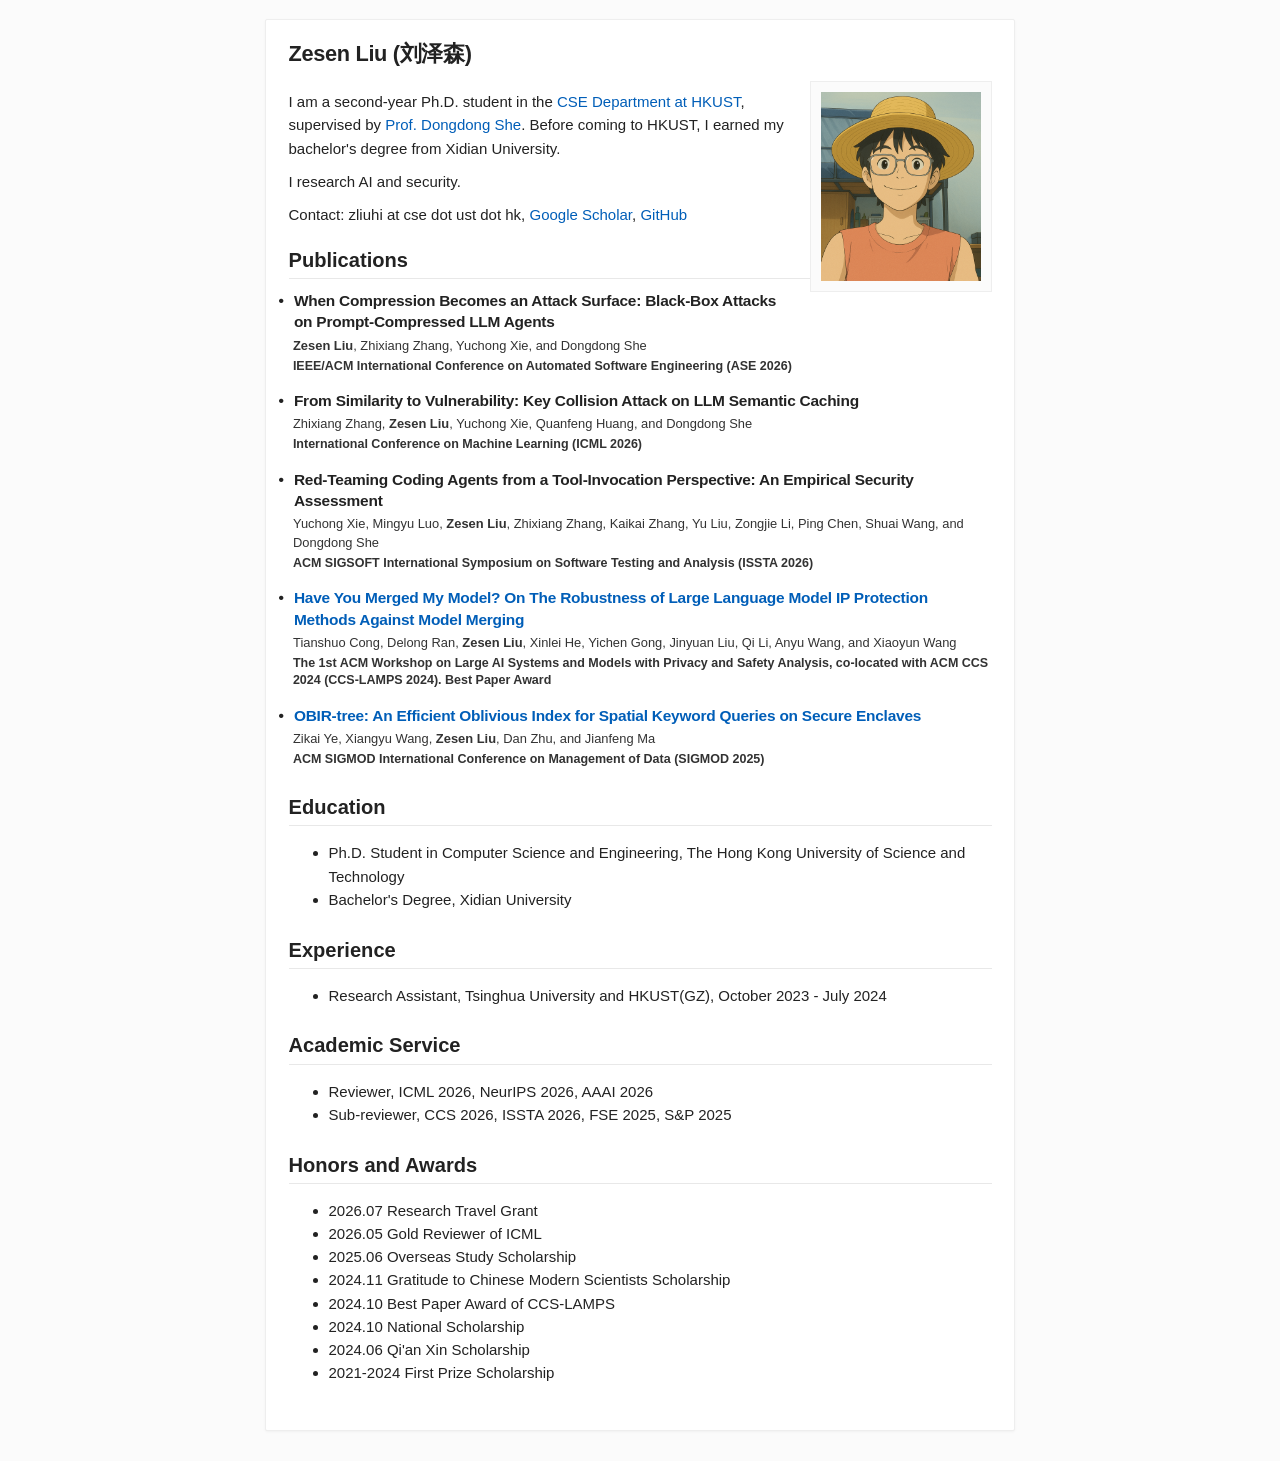
==== commit 5fecf03c: "Add education and reviewer roles" ====
--- a/index.html
+++ b/index.html
@@ -38,7 +38,7 @@
 <meta property="og:url" content="https://zsliu2003.github.io/" />
 <meta property="og:description" content="Zesen Liu is a second-year Ph.D. student at HKUST researching AI and security." />
 <meta property="article:published_time" content="2020-04-21" />
-<meta property="article:modified_time" content="2026-07-13" />
+<meta property="article:modified_time" content="2026-09-09" />
 <meta name="twitter:card" content="summary" />
 <meta name="twitter:title" content="Zesen Liu" />
 <meta name="twitter:description" content="Zesen Liu is a second-year Ph.D. student at HKUST researching AI and security." />
@@ -60,17 +60,17 @@
 <!-- ### Agentic AI and LLM Systems -->
 <div class="gl-bibtex-bst-bio">
 <div class="gl-bibtex-entry" id="bibitem_">
-<div class="gl-bibtex-entry-title"><span class="gl-bibtex-entry-bullet" aria-label="bullet symbol" role="img"><span aria-hidden="true">&#8226;</span> </span>When Compression Becomes an Attack Surface: Black-Box Attacks on Prompt-Compressed LLM Agents</div>
+<div class="gl-bibtex-entry-title"><span class="gl-bibtex-entry-bullet" aria-label="bullet symbol" role="img"><span aria-hidden="true">&#8226;</span> </span><a>When Compression Becomes an Attack Surface: Black-Box Attacks on Prompt-Compressed LLM Agents</a></div>
 <div class="gl-bibtex-entry-authors"><span class="gl-bibtex-tex-textbf">Zesen Liu</span>, Zhixiang Zhang, Yuchong Xie, and Dongdong She</div>
 <div class="gl-bibtex-entry-info"><span class="gl-bibtex-entry-venue"><span class="gl-bibtex-tex-textbf">IEEE/ACM International Conference on Automated Software Engineering (ASE 2026)</span></span></div>
 </div>
 <div class="gl-bibtex-entry gl-bibtex-notfirstentry" id="bibitem_">
-<div class="gl-bibtex-entry-title"><span class="gl-bibtex-entry-bullet" aria-label="bullet symbol" role="img"><span aria-hidden="true">&#8226;</span> </span>From Similarity to Vulnerability: Key Collision Attack on LLM Semantic Caching</div>
+<div class="gl-bibtex-entry-title"><span class="gl-bibtex-entry-bullet" aria-label="bullet symbol" role="img"><span aria-hidden="true">&#8226;</span> </span><a>From Similarity to Vulnerability: Key Collision Attack on LLM Semantic Caching</a></div>
 <div class="gl-bibtex-entry-authors">Zhixiang Zhang, <span class="gl-bibtex-tex-textbf">Zesen Liu</span>, Yuchong Xie, Quanfeng Huang, and Dongdong She</div>
 <div class="gl-bibtex-entry-info"><span class="gl-bibtex-entry-venue"><span class="gl-bibtex-tex-textbf">International Conference on Machine Learning (ICML 2026)</span></span></div>
 </div>
 <div class="gl-bibtex-entry gl-bibtex-notfirstentry" id="bibitem_">
-<div class="gl-bibtex-entry-title"><span class="gl-bibtex-entry-bullet" aria-label="bullet symbol" role="img"><span aria-hidden="true">&#8226;</span> </span>Red-Teaming Coding Agents from a Tool-Invocation Perspective: An Empirical Security Assessment</div>
+<div class="gl-bibtex-entry-title"><span class="gl-bibtex-entry-bullet" aria-label="bullet symbol" role="img"><span aria-hidden="true">&#8226;</span> </span><a>Red-Teaming Coding Agents from a Tool-Invocation Perspective: An Empirical Security Assessment</a></div>
 <div class="gl-bibtex-entry-authors">Yuchong Xie, Mingyu Luo, <span class="gl-bibtex-tex-textbf">Zesen Liu</span>, Zhixiang Zhang, Kaikai Zhang, Yu Liu, Zongjie Li, Ping Chen, Shuai Wang, and Dongdong She</div>
 <div class="gl-bibtex-entry-info"><span class="gl-bibtex-entry-venue"><span class="gl-bibtex-tex-textbf">ACM SIGSOFT International Symposium on Software Testing and Analysis (ISSTA 2026)</span></span></div>
 </div>
@@ -84,13 +84,18 @@
 <div class="gl-bibtex-entry-authors">Zikai Ye, Xiangyu Wang, <span class="gl-bibtex-tex-textbf">Zesen Liu</span>, Dan Zhu, and Jianfeng Ma</div>
 <div class="gl-bibtex-entry-info"><span class="gl-bibtex-entry-venue"><span class="gl-bibtex-tex-textbf">ACM SIGMOD International Conference on Management of Data (SIGMOD 2025)</span></span></div>
 </div>
-</div><h2>Experience</h2>
+</div><h2>Education</h2>
+<ul>
+<li>Ph.D. Student in Computer Science and Engineering, The Hong Kong University of Science and Technology</li>
+<li>Bachelor&#39;s Degree, Xidian University</li>
+</ul>
+<h2>Experience</h2>
 <ul>
 <li>Research Assistant, Tsinghua University and HKUST(GZ), October 2023 - July 2024</li>
 </ul>
 <h2>Academic Service</h2>
 <ul>
-<li>Reviewer, ICML 2026</li>
+<li>Reviewer, ICML 2026, NeurIPS 2026, AAAI 2026</li>
 <li>Sub-reviewer, CCS 2026, ISSTA 2026, FSE 2025, S&amp;P 2025</li>
 </ul>
 <h2>Honors and Awards</h2>
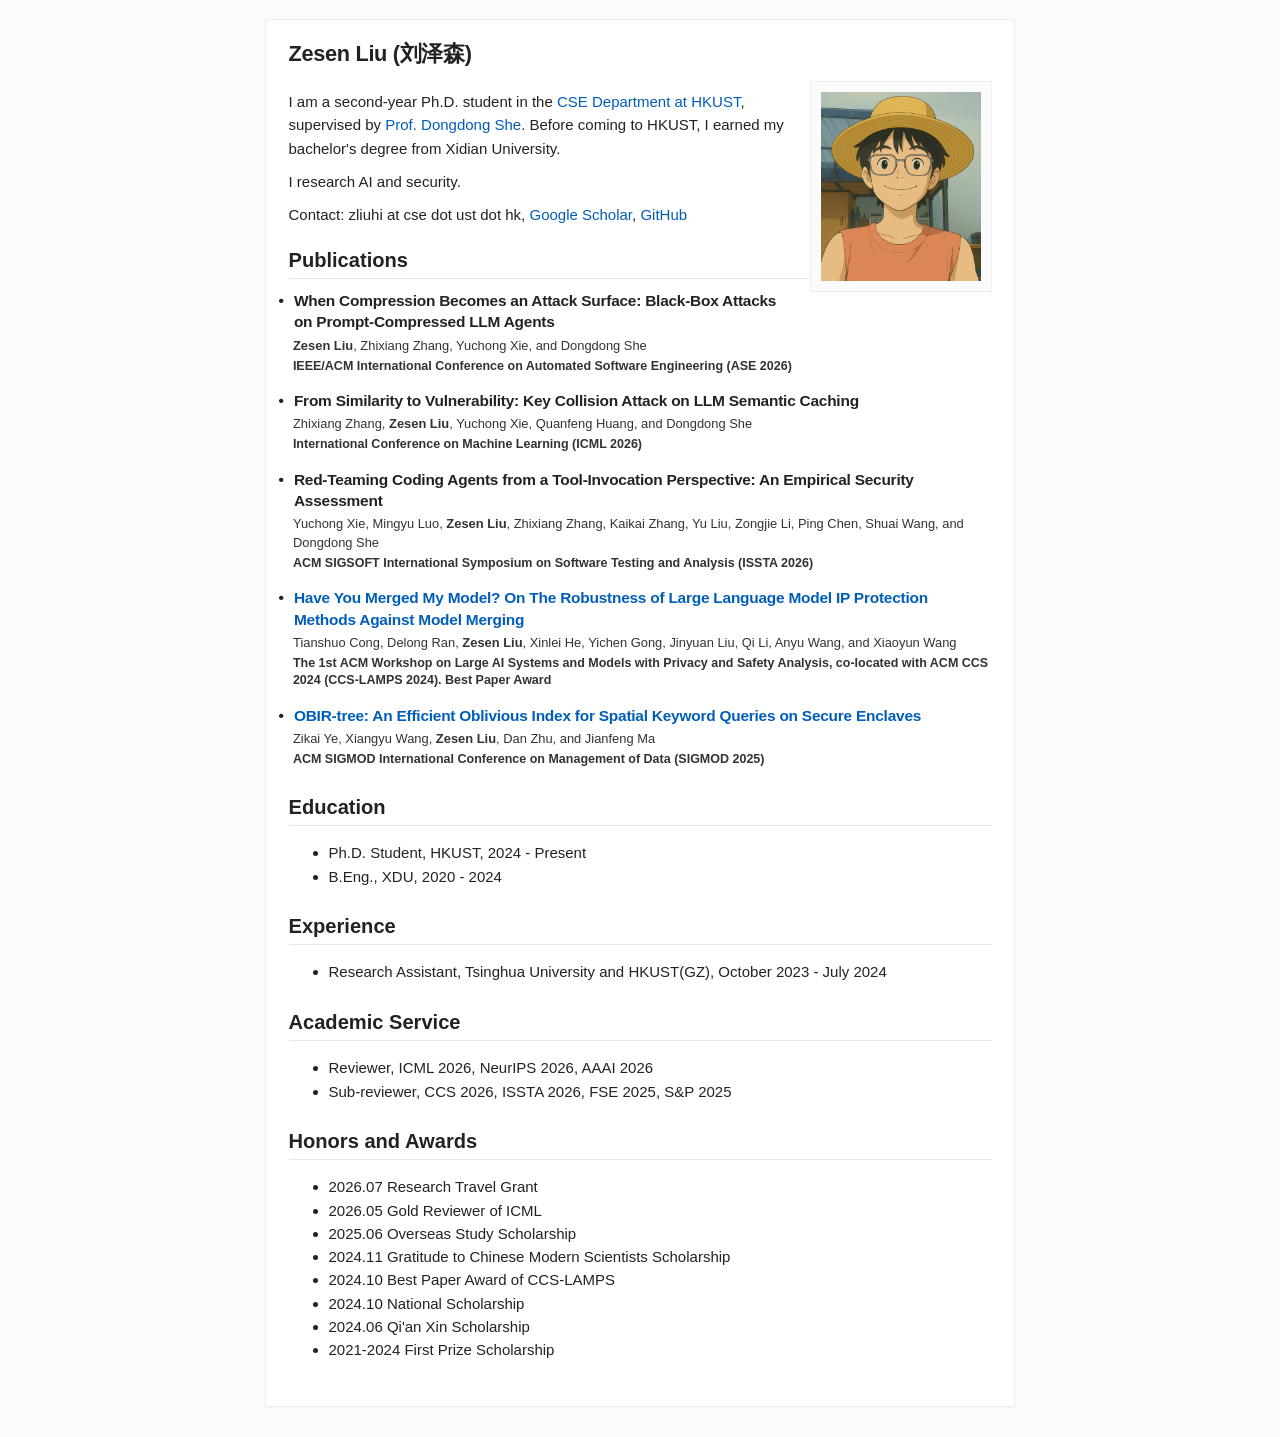
==== commit e8c47b35: "Add education dates" ====
--- a/index.html
+++ b/index.html
@@ -86,8 +86,8 @@
 </div>
 </div><h2>Education</h2>
 <ul>
-<li>Ph.D. Student in Computer Science and Engineering, The Hong Kong University of Science and Technology</li>
-<li>Bachelor&#39;s Degree, Xidian University</li>
+<li>Ph.D. Student, HKUST, 2024 - Present</li>
+<li>B.Eng., XDU, 2020 - 2024</li>
 </ul>
 <h2>Experience</h2>
 <ul>
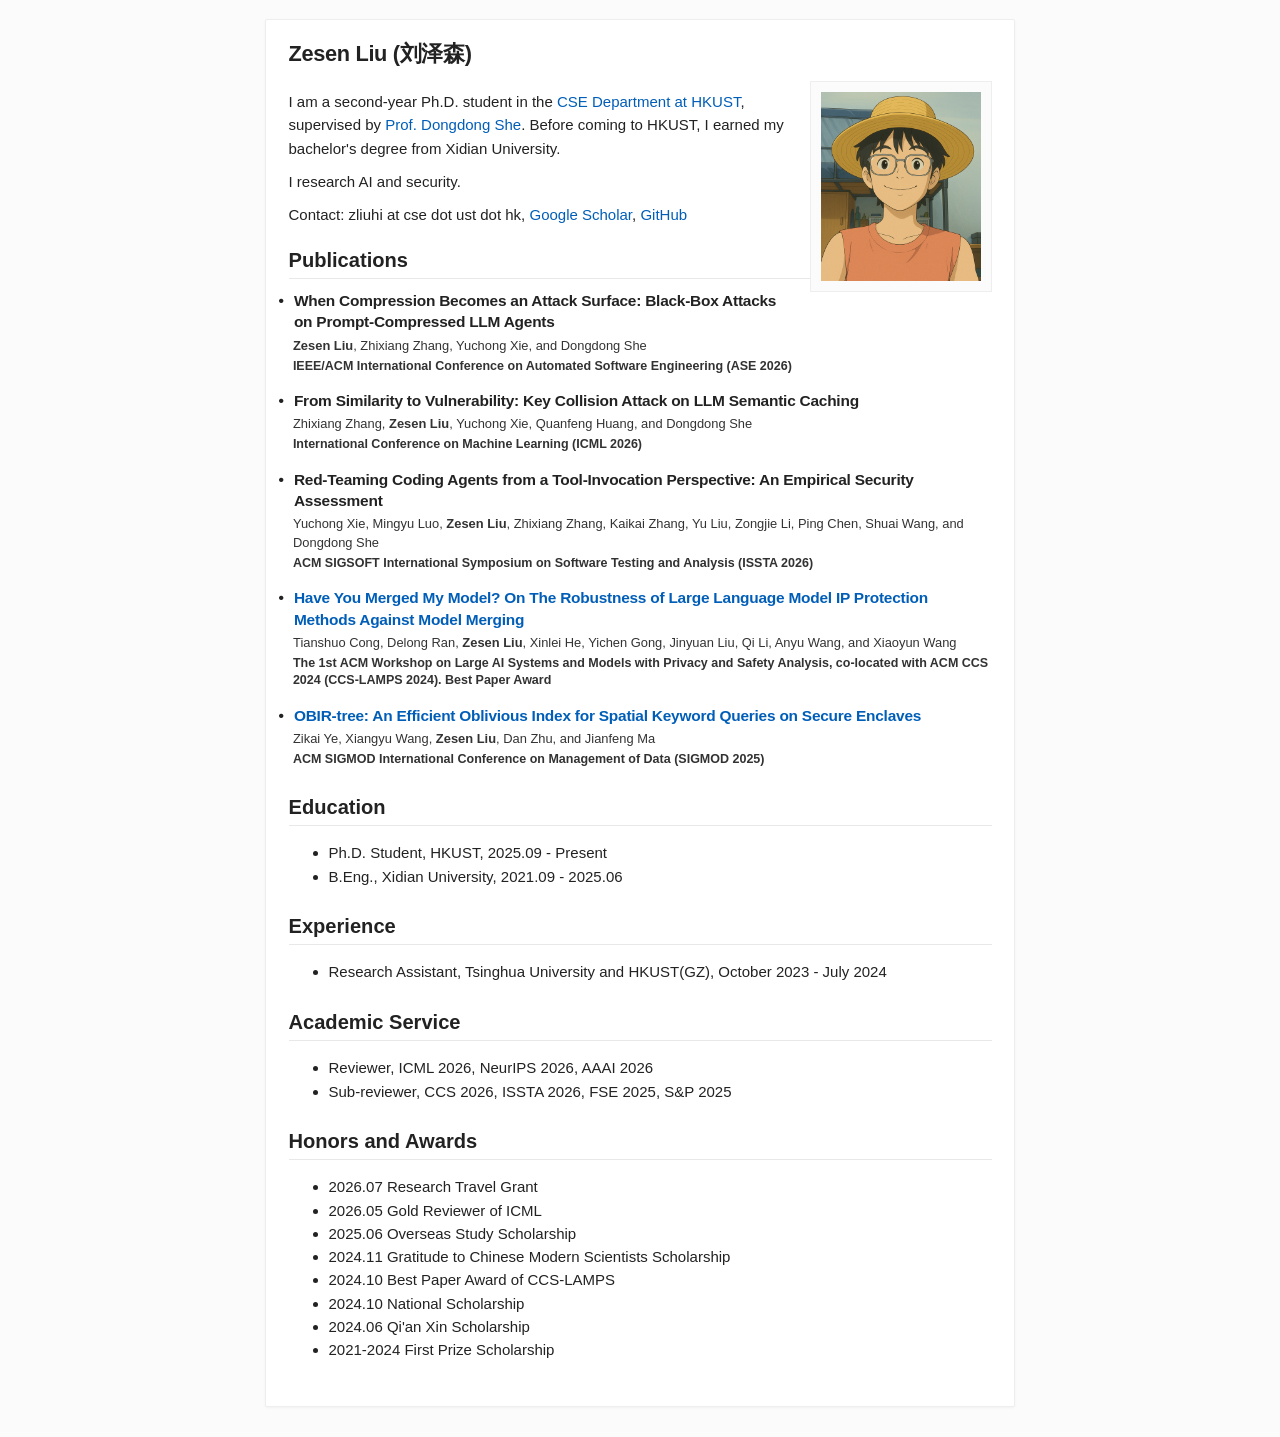
==== commit af7e0c02: "Correct education details" ====
--- a/index.html
+++ b/index.html
@@ -86,8 +86,8 @@
 </div>
 </div><h2>Education</h2>
 <ul>
-<li>Ph.D. Student, HKUST, 2024 - Present</li>
-<li>B.Eng., XDU, 2020 - 2024</li>
+<li>Ph.D. Student, HKUST, 2025.09 - Present</li>
+<li>B.Eng., Xidian University, 2021.09 - 2025.06</li>
 </ul>
 <h2>Experience</h2>
 <ul>
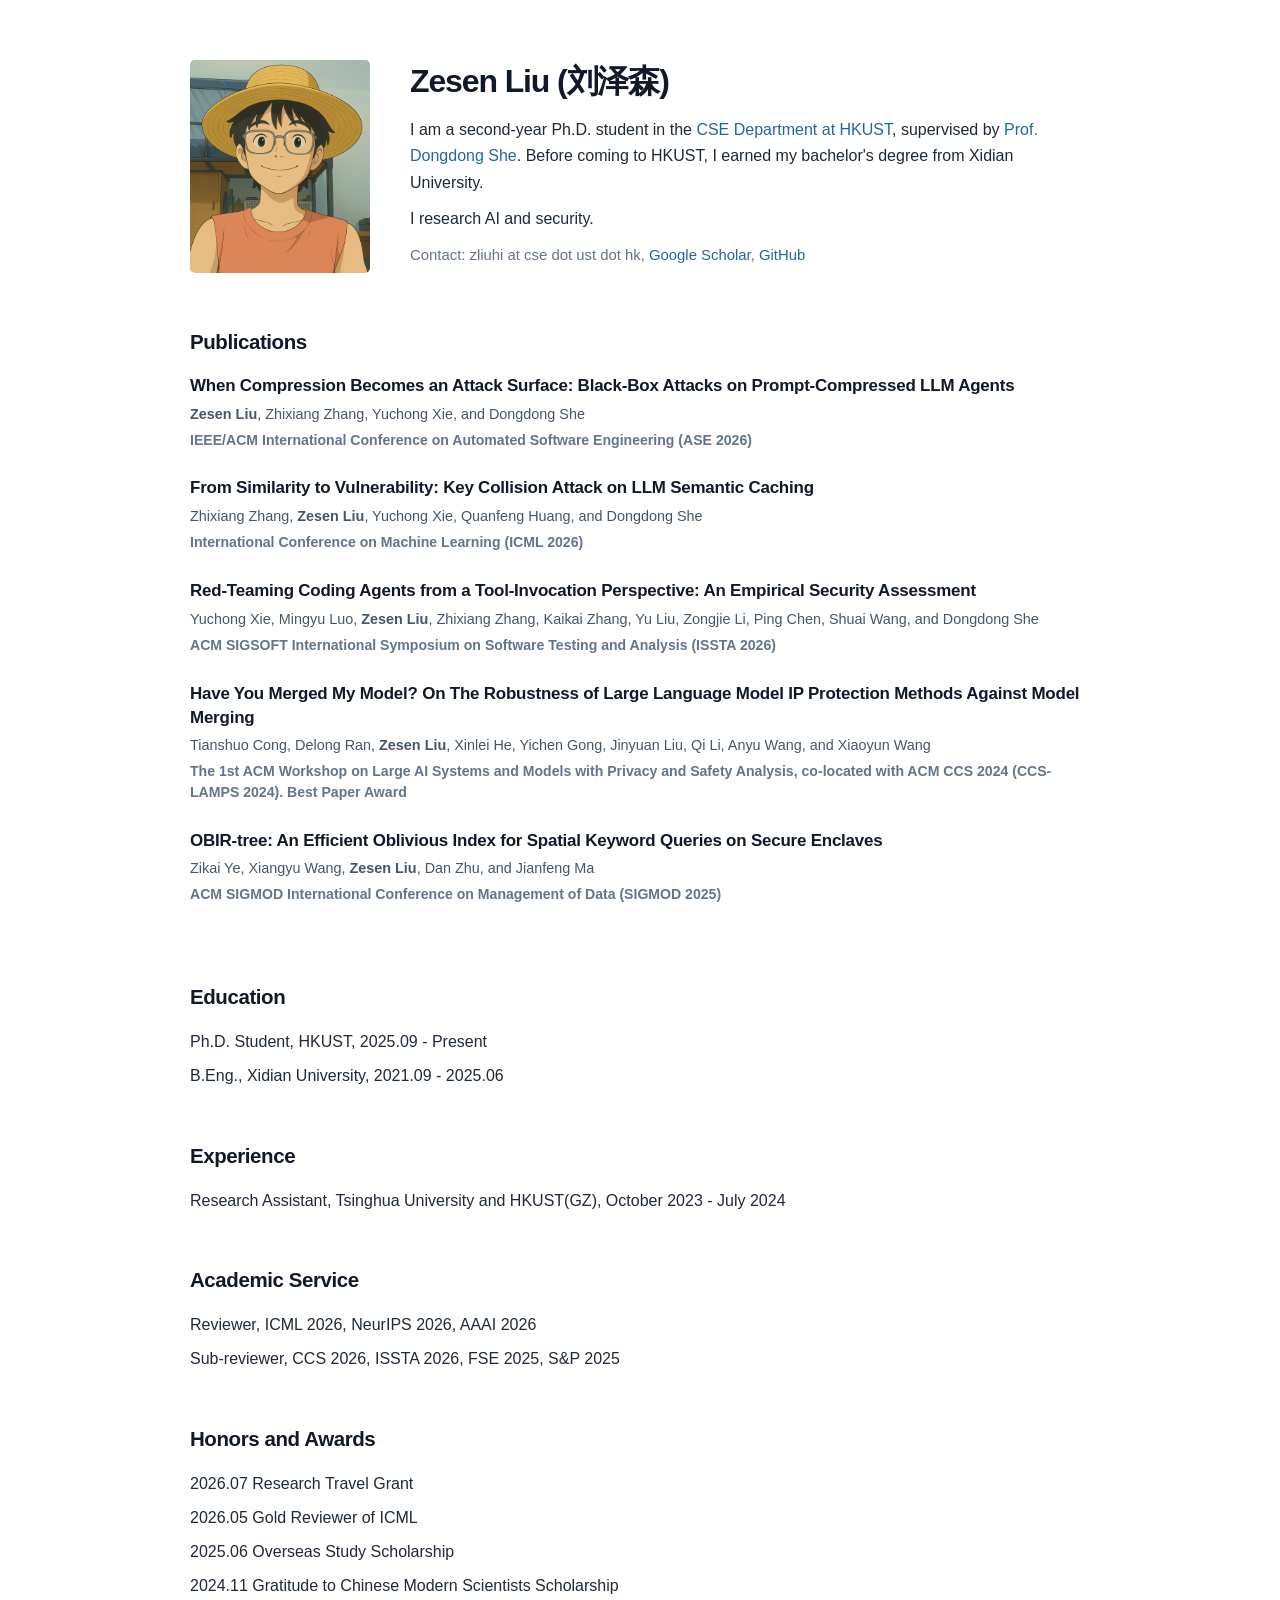
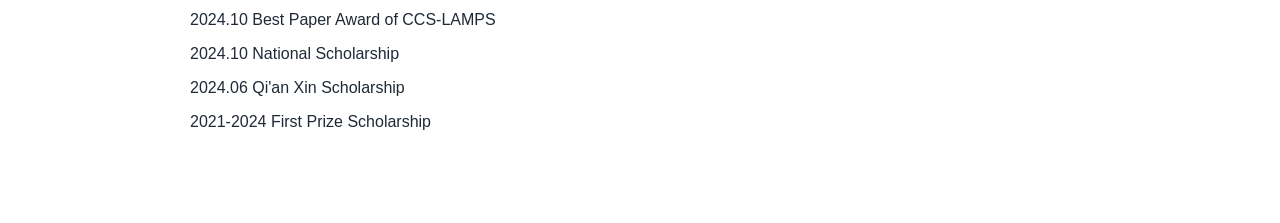
==== commit 8dee2a64: "Refresh academic homepage design" ====
--- a/index.html
+++ b/index.html
@@ -12,7 +12,7 @@
 <link href="assets/styles/gl-common-day.css" type="text/css" rel="stylesheet" />
 <link href="assets/styles/gl-accessible.css" type="text/css" rel="stylesheet" />
 <link href="assets/styles/gl-bibtex.css" type="text/css" rel="stylesheet" />
-<link href="assets/styles/gl-academic.css?v=8" type="text/css" rel="stylesheet" />
+<link href="assets/styles/gl-academic.css?v=9" type="text/css" rel="stylesheet" />
 <link href="assets/external/katex.0.11.1/katex.css" type="text/css" rel="stylesheet" />
 <meta name="SKYPE_TOOLBAR" content="SKYPE_TOOLBAR_PARSER_COMPATIBLE" />
 <meta name="IE_RM_OFF" content="true" />
--- a/assets/styles/gl-academic.css
+++ b/assets/styles/gl-academic.css
@@ -453,3 +453,252 @@
 {
     margin-top: 0.3rem;
 }
+
+/* Refined academic homepage layout */
+:root
+{
+    --gl-page-canvas: #ffffff;
+    --gl-card-bg: #ffffff;
+    --gl-card-edge: transparent;
+    --gl-text: #1f2937;
+    --gl-text-muted: #64748b;
+    --gl-line: #e5e7eb;
+    --gl-line-bib: #e5e7eb;
+    --gl-link: #2563a8;
+    --gl-link-hover: #163f73;
+    --gl-link-active: #102f56;
+    --gl-bib-meta-size: 0.9em;
+}
+
+html,
+body
+{
+    font-size: 16px;
+    line-height: 1.65;
+}
+
+body,
+.gl-page-background
+{
+    background: #ffffff;
+}
+
+.gl-body-wrapper
+{
+    max-width: 960px;
+    margin: 0 auto;
+    padding: 3.75rem 1.875rem 5rem;
+    border: 0;
+    border-radius: 0;
+    box-shadow: none;
+}
+
+.gl-main
+{
+    position: relative;
+}
+
+#post-metadata
+{
+    min-height: 2.8rem;
+    margin: 0 0 0.75rem 13.75rem;
+    padding: 0.15rem 0 0;
+}
+
+#post-metadata > h1
+{
+    font-size: 2rem;
+    font-weight: 700;
+    line-height: 1.2;
+    letter-spacing: -0.035em;
+    color: #111827;
+}
+
+article#post-content
+{
+    padding-top: 0;
+}
+
+article#post-content > p:first-child
+{
+    position: absolute;
+    top: 0;
+    left: 0;
+    float: none;
+    margin: 0;
+    padding: 0;
+    border: 0;
+    background: transparent;
+}
+
+article#post-content > p:first-child img
+{
+    width: 180px;
+    max-width: none;
+    height: 213px;
+    object-fit: cover;
+    border-radius: 5px;
+}
+
+article#post-content > p:nth-child(2),
+article#post-content > p:nth-child(3),
+article#post-content > p:nth-child(4)
+{
+    margin-left: 13.75rem;
+}
+
+article#post-content > p:nth-child(2)
+{
+    margin-top: 0;
+}
+
+article#post-content > p:nth-child(4)
+{
+    color: var(--gl-text-muted);
+    font-size: 0.93rem;
+}
+
+.gl-entry article h2,
+article#post-content > h2:first-of-type
+{
+    margin-top: 3.25rem;
+    margin-bottom: 1.15rem;
+    padding: 0;
+    border: 0;
+    color: #111827;
+    font-size: 1.28rem;
+    font-weight: 700;
+    letter-spacing: -0.02em;
+}
+
+article#post-content > h2:first-of-type
+{
+    margin-top: 3.75rem;
+}
+
+.gl-bibtex-bst-bio
+{
+    margin: 0;
+}
+
+.gl-bibtex-bst-bio > .gl-bibtex-entry,
+.gl-bibtex-bst-bio > .gl-bibtex-notfirstentry
+{
+    margin: 0;
+    padding: 0 0 1.65rem;
+    border: 0;
+}
+
+.gl-bibtex-entry-title,
+.gl-bibtex-entry-authors,
+.gl-bibtex-entry-info,
+.gl-bibtex-entry-extra
+{
+    padding-left: 0;
+}
+
+.gl-bibtex-entry-bullet
+{
+    display: none;
+}
+
+.gl-bibtex-bst-bio .gl-bibtex-entry-title
+{
+    color: #111827;
+    font-size: 1.06rem;
+    font-weight: 700;
+    line-height: 1.4;
+    letter-spacing: -0.012em;
+}
+
+.gl-bibtex-bst-bio .gl-bibtex-entry-title a,
+.gl-bibtex-bst-bio .gl-bibtex-entry-title a:link,
+.gl-bibtex-bst-bio .gl-bibtex-entry-title a:visited
+{
+    color: inherit;
+    text-decoration: none;
+}
+
+.gl-bibtex-bst-bio .gl-bibtex-entry-title a:hover
+{
+    color: var(--gl-link);
+    text-decoration: none;
+}
+
+.gl-bibtex-bst-bio .gl-bibtex-entry-authors
+{
+    margin-top: 0.38rem;
+    color: #475569;
+    font-size: 0.9rem;
+    line-height: 1.5;
+}
+
+.gl-bibtex-bst-bio .gl-bibtex-entry-info
+{
+    margin-top: 0.28rem;
+    color: #64748b;
+    font-size: 0.88rem;
+    line-height: 1.45;
+}
+
+article#post-content > ul
+{
+    margin: 0.25rem 0 0;
+    padding: 0;
+    list-style: none;
+}
+
+article#post-content > ul > li
+{
+    margin: 0.48rem 0;
+    padding: 0;
+}
+
+@media (max-width: 700px)
+{
+    .gl-body-wrapper
+    {
+        padding: 2rem 1.25rem 3.5rem;
+    }
+
+    #post-metadata
+    {
+        min-height: 0;
+        margin-left: 0;
+        padding-top: 0;
+    }
+
+    #post-metadata > h1
+    {
+        font-size: 1.75rem;
+    }
+
+    article#post-content > p:first-child
+    {
+        position: static;
+        width: auto;
+        max-width: none;
+        margin: 1rem 0 1.4rem;
+        text-align: left;
+    }
+
+    article#post-content > p:first-child img
+    {
+        width: 150px;
+        max-width: 100%;
+        height: auto;
+    }
+
+    article#post-content > p:nth-child(2),
+    article#post-content > p:nth-child(3),
+    article#post-content > p:nth-child(4)
+    {
+        margin-left: 0;
+    }
+
+    .gl-entry article h2,
+    article#post-content > h2:first-of-type
+    {
+        margin-top: 2.65rem;
+    }
+}
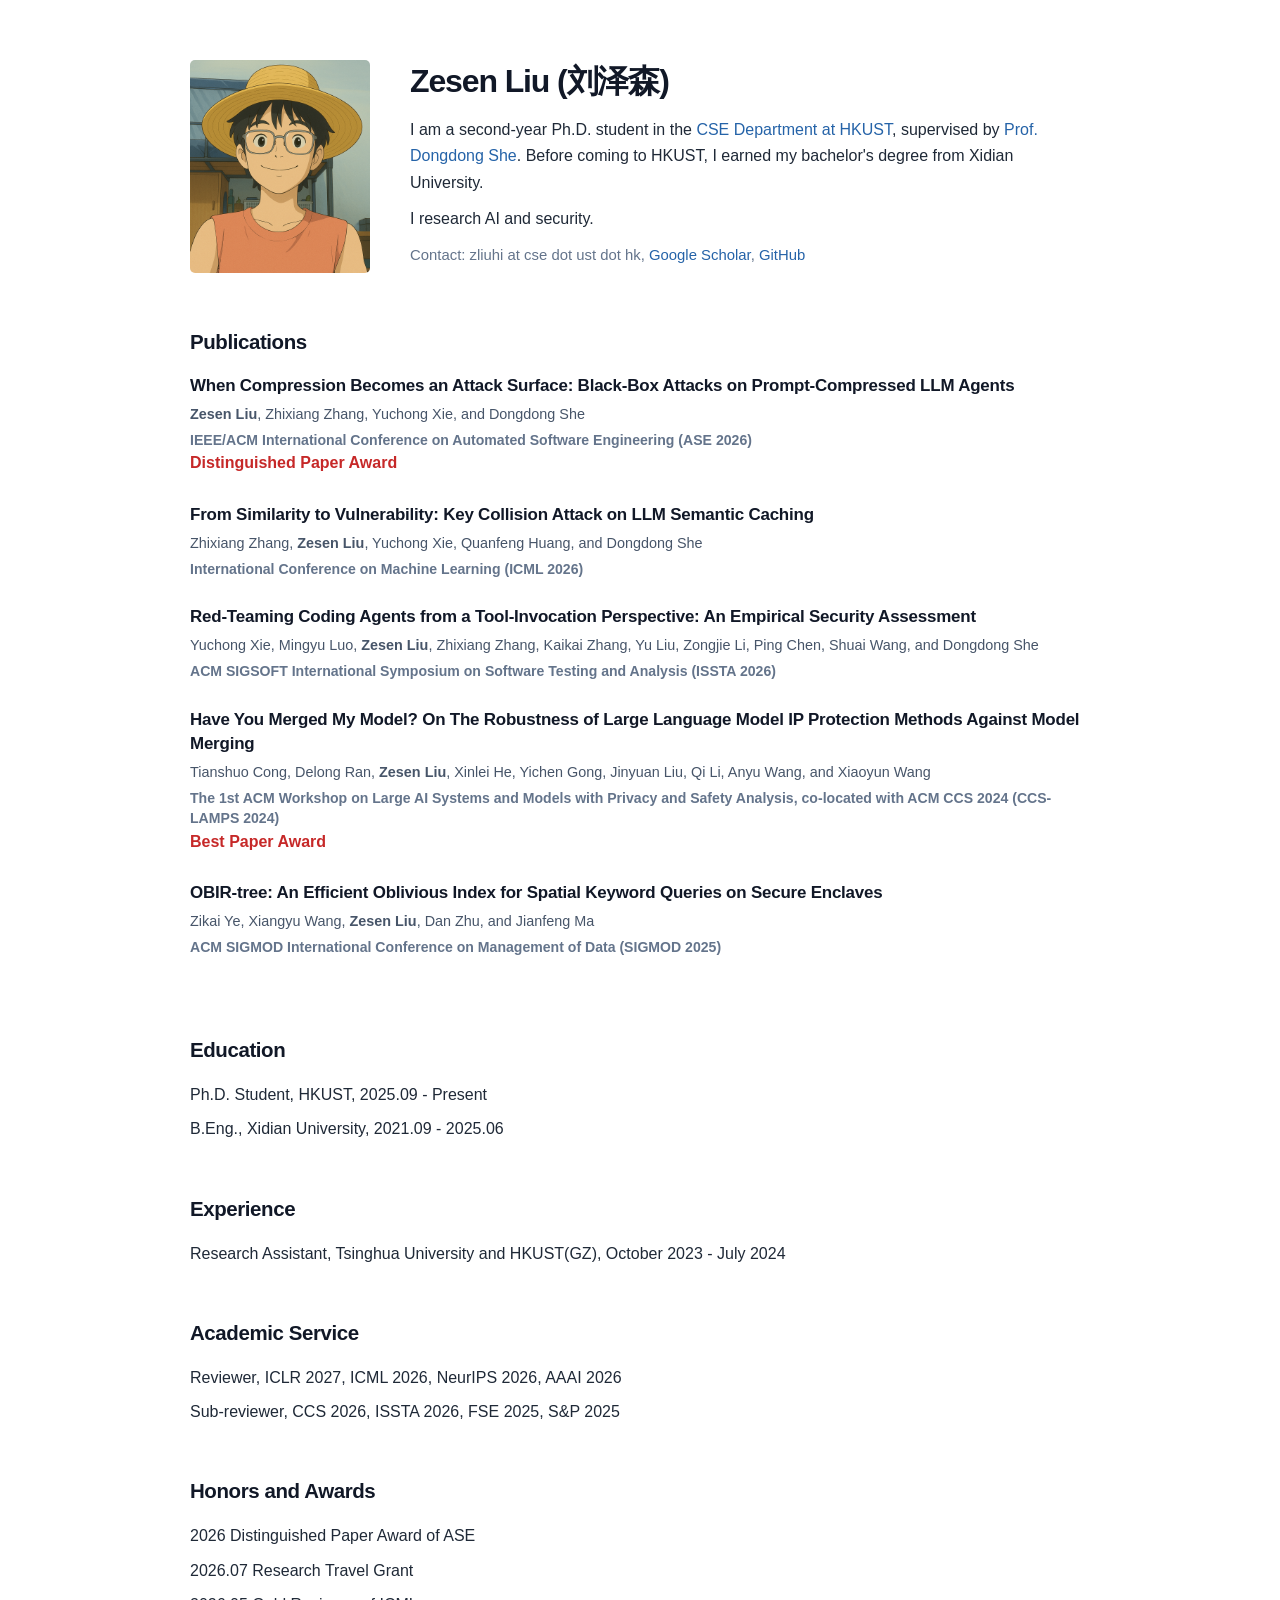
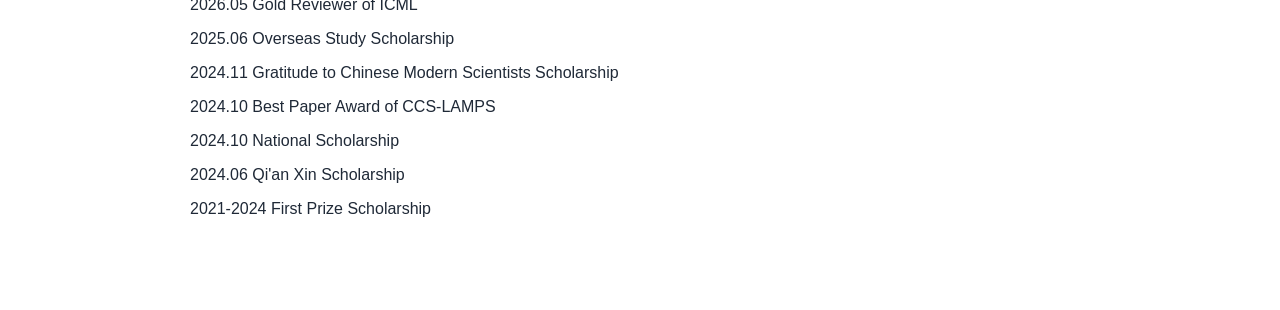
==== commit 02821e90: "Update paper awards and reviewer service" ====
--- a/index.html
+++ b/index.html
@@ -38,7 +38,7 @@
 <meta property="og:url" content="https://zsliu2003.github.io/" />
 <meta property="og:description" content="Zesen Liu is a second-year Ph.D. student at HKUST researching AI and security." />
 <meta property="article:published_time" content="2020-04-21" />
-<meta property="article:modified_time" content="2026-09-09" />
+<meta property="article:modified_time" content="2026-09-23" />
 <meta name="twitter:card" content="summary" />
 <meta name="twitter:title" content="Zesen Liu" />
 <meta name="twitter:description" content="Zesen Liu is a second-year Ph.D. student at HKUST researching AI and security." />
@@ -57,12 +57,16 @@
 <p>I research AI and security.</p>
 <p>Contact: zliuhi at cse dot ust dot hk, <a href="https://scholar.google.com/citations?user=8fY3920AAAAJ&amp;hl=zh-CN">Google Scholar</a>, <a href="https://github.com/zsLiu2003">GitHub</a></p>
 <h2>Publications</h2>
+<style>
+.gl-bibtex-entry-extra { color: #c62828; font-weight: 700; }
+</style>
 <!-- ### Agentic AI and LLM Systems -->
 <div class="gl-bibtex-bst-bio">
 <div class="gl-bibtex-entry" id="bibitem_">
 <div class="gl-bibtex-entry-title"><span class="gl-bibtex-entry-bullet" aria-label="bullet symbol" role="img"><span aria-hidden="true">&#8226;</span> </span><a>When Compression Becomes an Attack Surface: Black-Box Attacks on Prompt-Compressed LLM Agents</a></div>
 <div class="gl-bibtex-entry-authors"><span class="gl-bibtex-tex-textbf">Zesen Liu</span>, Zhixiang Zhang, Yuchong Xie, and Dongdong She</div>
 <div class="gl-bibtex-entry-info"><span class="gl-bibtex-entry-venue"><span class="gl-bibtex-tex-textbf">IEEE/ACM International Conference on Automated Software Engineering (ASE 2026)</span></span></div>
+<div class="gl-bibtex-entry-extra"><span class="gl-bibtex-tex-textbf">Distinguished Paper Award</span></div>
 </div>
 <div class="gl-bibtex-entry gl-bibtex-notfirstentry" id="bibitem_">
 <div class="gl-bibtex-entry-title"><span class="gl-bibtex-entry-bullet" aria-label="bullet symbol" role="img"><span aria-hidden="true">&#8226;</span> </span><a>From Similarity to Vulnerability: Key Collision Attack on LLM Semantic Caching</a></div>
@@ -77,7 +81,8 @@
 <div class="gl-bibtex-entry gl-bibtex-notfirstentry" id="bibitem_">
 <div class="gl-bibtex-entry-title"><span class="gl-bibtex-entry-bullet" aria-label="bullet symbol" role="img"><span aria-hidden="true">&#8226;</span> </span><a href="https://dl.acm.org/doi/abs/10.1145/3689217.3690614" rel="nofollow">Have You Merged My Model? On The Robustness of Large Language Model IP Protection Methods Against Model Merging</a></div>
 <div class="gl-bibtex-entry-authors">Tianshuo Cong, Delong Ran, <span class="gl-bibtex-tex-textbf">Zesen Liu</span>, Xinlei He, Yichen Gong, Jinyuan Liu, Qi Li, Anyu Wang, and Xiaoyun Wang</div>
-<div class="gl-bibtex-entry-info"><span class="gl-bibtex-entry-venue"><span class="gl-bibtex-tex-textbf">The 1st ACM Workshop on Large AI Systems and Models with Privacy and Safety Analysis, co-located with ACM CCS 2024 (CCS-LAMPS 2024). Best Paper Award</span></span></div>
+<div class="gl-bibtex-entry-info"><span class="gl-bibtex-entry-venue"><span class="gl-bibtex-tex-textbf">The 1st ACM Workshop on Large AI Systems and Models with Privacy and Safety Analysis, co-located with ACM CCS 2024 (CCS-LAMPS 2024)</span></span></div>
+<div class="gl-bibtex-entry-extra"><span class="gl-bibtex-tex-textbf">Best Paper Award</span></div>
 </div>
 <div class="gl-bibtex-entry gl-bibtex-notfirstentry" id="bibitem_">
 <div class="gl-bibtex-entry-title"><span class="gl-bibtex-entry-bullet" aria-label="bullet symbol" role="img"><span aria-hidden="true">&#8226;</span> </span><a href="https://dl.acm.org/doi/abs/10.1145/3709708" rel="nofollow">OBIR-tree: An Efficient Oblivious Index for Spatial Keyword Queries on Secure Enclaves</a></div>
@@ -95,11 +100,12 @@
 </ul>
 <h2>Academic Service</h2>
 <ul>
-<li>Reviewer, ICML 2026, NeurIPS 2026, AAAI 2026</li>
+<li>Reviewer, ICLR 2027, ICML 2026, NeurIPS 2026, AAAI 2026</li>
 <li>Sub-reviewer, CCS 2026, ISSTA 2026, FSE 2025, S&amp;P 2025</li>
 </ul>
 <h2>Honors and Awards</h2>
 <ul>
+<li>2026 Distinguished Paper Award of ASE</li>
 <li>2026.07 Research Travel Grant</li>
 <li>2026.05 Gold Reviewer of ICML</li>
 <li>2025.06 Overseas Study Scholarship</li>
